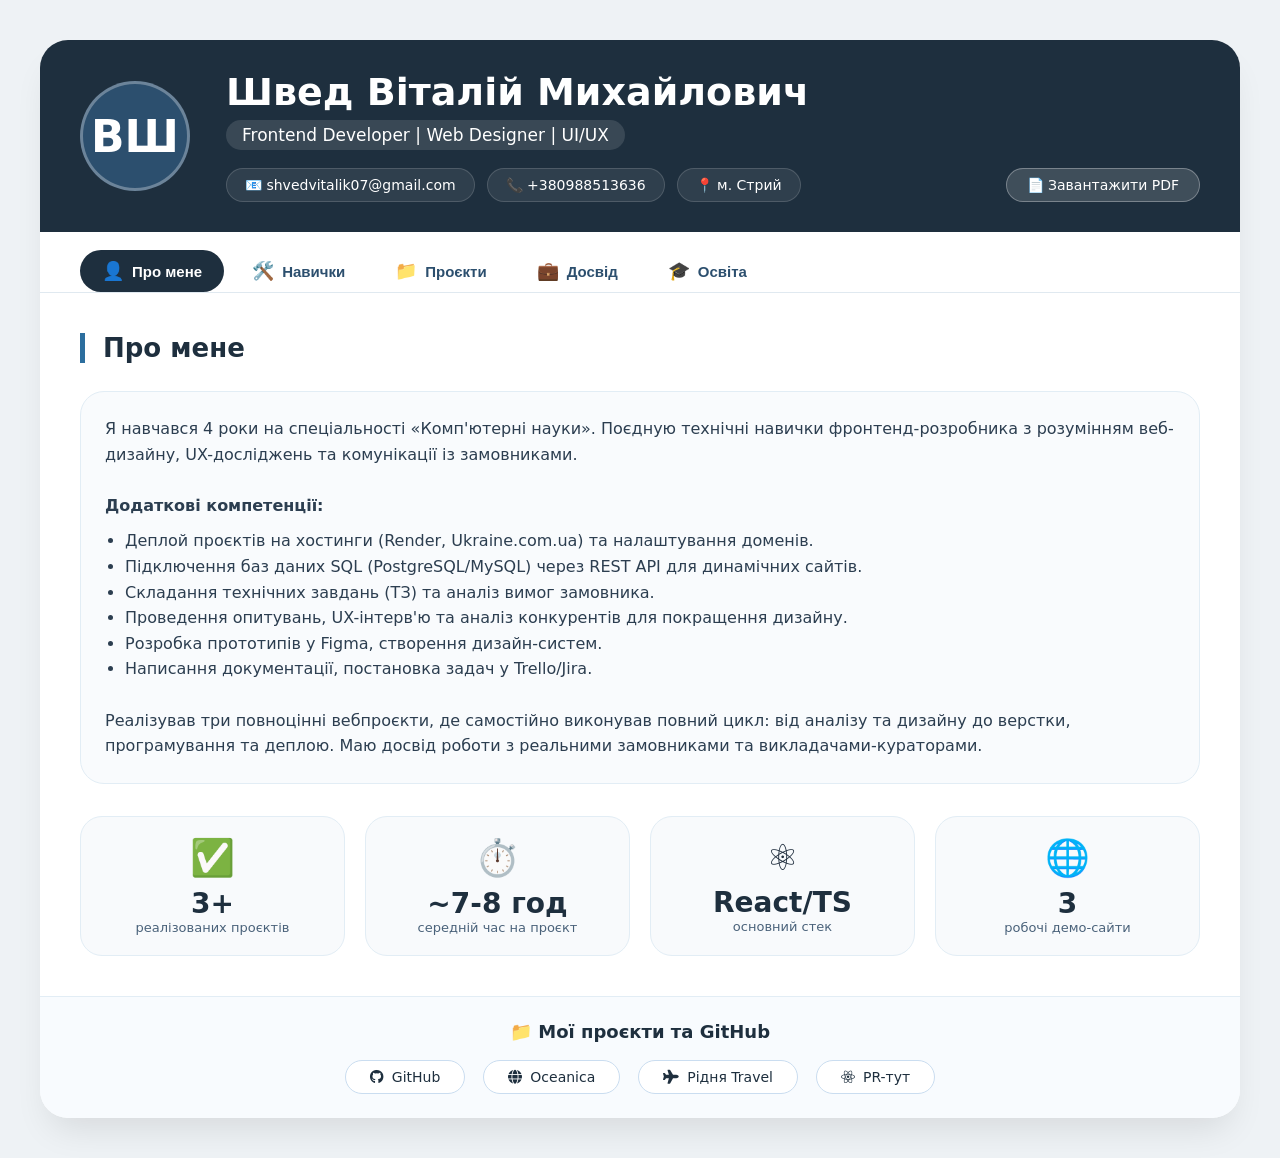
==== index.html @ d6828285 "update 1"" ====
<!DOCTYPE html>
<html lang="uk">
<head>
    <meta charset="UTF-8">
    <meta name="viewport" content="width=device-width, initial-scale=1.0">
    <meta name="description" content="Резюме Frontend-розробника та веб-дизайнера Віталія Шведа. Досвід роботи з React, TypeScript, HTML, CSS, SQL, хостингом, ТЗ, аналізом конкурентів.">
    <title>Віталій Швед | Frontend Developer & Web Designer</title>
    <link rel="stylesheet" href="https://cdnjs.cloudflare.com/ajax/libs/font-awesome/6.0.0-beta3/css/all.min.css">
    <style>
        * {
            margin: 0;
            padding: 0;
            box-sizing: border-box;
        }

        body {
            font-family: 'Segoe UI', 'Roboto', 'Inter', system-ui, sans-serif;
            background: #eef2f5;
            padding: 40px 24px;
            color: #1f2d3d;
        }

        .container {
            max-width: 1200px;
            margin: 0 auto;
        }

        .resume-card {
            background: #ffffff;
            border-radius: 28px;
            box-shadow: 0 20px 35px -10px rgba(0, 0, 0, 0.1);
            overflow: hidden;
        }

        .header {
            background: #1e2f3e;
            padding: 30px 40px;
            color: white;
            display: flex;
            align-items: center;
            gap: 36px;
            flex-wrap: wrap;
        }

        .avatar {
            width: 110px;
            height: 110px;
            background: #2c4f6e;
            border-radius: 50%;
            display: flex;
            align-items: center;
            justify-content: center;
            font-size: 44px;
            font-weight: 600;
            color: white;
            border: 3px solid rgba(255,255,255,0.3);
        }

        .header-info {
            flex: 1;
        }

        .header-info h1 {
            font-size: 38px;
            font-weight: 700;
            margin-bottom: 6px;
        }

        .header-info .title {
            font-size: 17px;
            background: rgba(255,255,255,0.12);
            display: inline-block;
            padding: 5px 16px;
            border-radius: 40px;
            margin-bottom: 18px;
        }

        .contact-row {
            display: flex;
            flex-wrap: wrap;
            align-items: center;
            justify-content: space-between;
            gap: 15px;
        }

        .contacts {
            display: flex;
            flex-wrap: wrap;
            gap: 12px;
        }

        .contact-item {
            display: inline-flex;
            align-items: center;
            gap: 8px;
            background: rgba(255,255,255,0.08);
            padding: 8px 18px;
            border-radius: 40px;
            font-size: 14px;
            cursor: pointer;
            transition: 0.2s;
            border: 1px solid rgba(255,255,255,0.15);
        }

        .contact-item:hover {
            background: #2c4f6e;
            transform: translateY(-2px);
        }

        .contact-item.copied::after {
            content: "✓ Скопійовано";
            margin-left: 10px;
            font-size: 11px;
            background: #2e7d32;
            padding: 2px 8px;
            border-radius: 20px;
            white-space: nowrap;
        }

        .pdf-corner {
            background: rgba(255,255,255,0.15);
            border: 1px solid rgba(255,255,255,0.3);
            padding: 8px 20px;
            border-radius: 40px;
            font-size: 14px;
            font-weight: 500;
            cursor: pointer;
            transition: 0.2s;
            display: inline-flex;
            align-items: center;
            gap: 8px;
            white-space: nowrap;
        }

        .pdf-corner:hover {
            background: #2c6e9e;
            transform: translateY(-2px);
        }

        .nav {
            display: flex;
            flex-wrap: wrap;
            gap: 6px;
            padding: 18px 40px 0 40px;
            background: white;
            border-bottom: 1px solid #e0e9f0;
        }

        .nav-btn {
            background: none;
            border: none;
            padding: 10px 22px;
            font-size: 15px;
            font-weight: 600;
            color: #2c4f6e;
            cursor: pointer;
            border-radius: 40px;
            transition: 0.2s;
            display: inline-flex;
            align-items: center;
            gap: 8px;
        }

        .nav-btn i {
            font-style: normal;
            font-size: 18px;
        }

        .nav-btn.active {
            background: #1e2f3e;
            color: white;
        }

        .nav-btn:hover:not(.active) {
            background: #ecf3f8;
        }

        .content {
            padding: 40px;
            background: white;
        }

        .section {
            display: none;
            animation: fade 0.25s ease;
        }

        .section.active {
            display: block;
        }

        @keyframes fade {
            from { opacity: 0; transform: translateY(6px);}
            to { opacity: 1; transform: translateY(0);}
        }

        .section-title {
            font-size: 26px;
            font-weight: 700;
            color: #1e2f3e;
            border-left: 5px solid #2c6e9e;
            padding-left: 18px;
            margin-bottom: 28px;
        }

        .about-text {
            font-size: 16px;
            line-height: 1.6;
            color: #2c3e50;
            background: #f9fbfd;
            padding: 24px;
            border-radius: 24px;
            margin-bottom: 32px;
            border: 1px solid #e2edf5;
        }

        .stats {
            display: grid;
            grid-template-columns: repeat(auto-fit, minmax(180px, 1fr));
            gap: 20px;
        }

        .stat-card {
            background: #f8fafc;
            border-radius: 22px;
            padding: 20px 12px;
            text-align: center;
            border: 1px solid #e2edf5;
            transition: 0.2s;
        }

        .stat-card:hover {
            transform: translateY(-4px);
            box-shadow: 0 12px 20px -12px rgba(0,0,0,0.1);
        }

        .stat-emoji {
            font-size: 36px;
            margin-bottom: 8px;
        }

        .stat-number {
            font-size: 28px;
            font-weight: 800;
            color: #1e2f3e;
        }

        .stat-label {
            font-size: 13px;
            color: #4a627a;
        }

        .skills-wrapper {
            display: flex;
            flex-direction: column;
            gap: 40px;
        }

        .skill-category h3 {
            font-size: 22px;
            margin-bottom: 20px;
            display: flex;
            align-items: center;
            gap: 10px;
            color: #1e2f3e;
        }

        .skills-grid {
            display: grid;
            grid-template-columns: repeat(auto-fill, minmax(270px, 1fr));
            gap: 20px;
        }

        .skill-item {
            background: #f9fbfd;
            border-radius: 22px;
            padding: 18px;
            border: 1px solid #e2edf5;
        }

        .skill-header {
            display: flex;
            align-items: center;
            gap: 12px;
            margin-bottom: 12px;
            font-weight: 600;
            font-size: 16px;
            color: #1e2f3e;
        }

        .skill-icon {
            font-size: 28px;
            width: 32px;
            text-align: center;
            color: #2c6e9e;
        }

        .progress-bar {
            background: #e2e9f0;
            border-radius: 20px;
            height: 7px;
            overflow: hidden;
        }

        .progress-fill {
            background: #2c6e9e;
            width: 0%;
            height: 100%;
            border-radius: 20px;
            transition: width 0.7s cubic-bezier(0.2, 0.9, 0.4, 1.1);
        }

        .skill-percent {
            text-align: right;
            font-size: 12px;
            color: #2c6e9e;
            margin-top: 5px;
            font-weight: 500;
        }

        .soft-skills-grid {
          display: flex;
         flex-wrap: wrap;
         gap: 12px;
         justify-content: center;
        }

        .soft-skill-tag {
            background: #ecf3f8;
         border-radius: 40px;
         padding: 7px 18px;
         display: inline-flex;
         align-items: center;
         gap: 8px;
         font-size: 14px;
         font-weight: 500;
         color: #1e3a4a;
         border: 1px solid #d0e0ec;
         white-space: nowrap; 
        }

        .projects-grid {
            display: grid;
            grid-template-columns: repeat(auto-fill, minmax(320px, 1fr));
            gap: 26px;
        }

        .project-card {
            background: #ffffff;
            border-radius: 24px;
            border: 1px solid #e2edf5;
            padding: 24px;
            transition: 0.25s;
        }

        .project-card:hover {
            transform: translateY(-5px);
            border-color: #c0d4e4;
            box-shadow: 0 20px 25px -12px rgba(0,0,0,0.08);
        }

        .project-title {
            font-size: 22px;
            font-weight: 700;
            margin-bottom: 8px;
            color: #1e2f3e;
        }

        .project-description {
            color: #2c4a60;
            margin-bottom: 16px;
            line-height: 1.5;
        }

        .project-tech {
            display: flex;
            flex-wrap: wrap;
            gap: 8px;
            margin: 14px 0;
        }

        .tech-tag {
            background: #eef3fc;
            padding: 4px 14px;
            border-radius: 30px;
            font-size: 12px;
            font-weight: 500;
            color: #1e4a6e;
        }

        .project-links {
            display: flex;
            gap: 14px;
            margin-top: 20px;
        }

        .project-link {
            text-decoration: none;
            font-weight: 500;
            font-size: 13px;
            background: #1e2f3e;
            color: white;
            padding: 6px 16px;
            border-radius: 40px;
            display: inline-flex;
            align-items: center;
            gap: 8px;
            transition: 0.2s;
        }

        .project-link:hover {
            background: #2c6e9e;
        }

        .experience-item {
            background: #fafdff;
            border-radius: 22px;
            padding: 20px 24px;
            margin-bottom: 20px;
            border-left: 5px solid #2c6e9e;
        }

        .exp-title {
            font-size: 19px;
            font-weight: 700;
            color: #1e2f3e;
        }

        .exp-period {
            color: #2c6e9e;
            font-weight: 500;
            margin: 6px 0 12px 0;
            font-size: 13px;
        }

        .exp-list {
            list-style: none;
        }

        .exp-list li {
            margin-bottom: 8px;
            display: flex;
            gap: 10px;
            align-items: baseline;
        }

        .exp-list li::before {
            content: "▹";
            color: #2c6e9e;
            font-weight: bold;
        }

        .footer {
            background: #f8fbfe;
            padding: 24px 40px;
            border-top: 1px solid #e2edf5;
            text-align: center;
        }

        .footer-title {
            font-size: 18px;
            font-weight: 600;
            color: #1e2f3e;
            margin-bottom: 18px;
            display: flex;
            align-items: center;
            justify-content: center;
            gap: 10px;
        }

        .footer-links {
            display: flex;
            flex-wrap: wrap;
            justify-content: center;
            gap: 18px;
        }

        .footer-link {
            background: white;
            border: 1px solid #caddf0;
            padding: 8px 24px;
            border-radius: 40px;
            text-decoration: none;
            color: #1e2f3e;
            font-weight: 500;
            display: inline-flex;
            align-items: center;
            gap: 8px;
            transition: 0.2s;
            font-size: 14px;
        }

        .footer-link:hover {
            background: #1e2f3e;
            color: white;
            border-color: #1e2f3e;
        }

        @media print {
            body {
                background: white;
                padding: 0;
            }
            .nav, .footer, .pdf-corner, .contact-item::after {
                display: none;
            }
            .resume-card {
                box-shadow: none;
            }
        }

        @media (max-width: 750px) {
            .header {
                padding: 24px;
                flex-direction: column;
                text-align: center;
            }
            .contact-row {
                flex-direction: column;
                align-items: stretch;
            }
            .contacts {
                justify-content: center;
            }
            .pdf-corner {
                align-self: center;
            }
            .content, .nav {
                padding-left: 24px;
                padding-right: 24px;
            }
        }
    </style>
</head>
<body>
<div class="container">
    <div class="resume-card">
        <!-- Шапка -->
        <div class="header">
            <div class="avatar">ВШ</div>
            <div class="header-info">
                <h1>Швед Віталій Михайлович</h1>
                <div class="title">Frontend Developer | Web Designer | UI/UX</div>
                <div class="contact-row">
                    <div class="contacts">
                        <div class="contact-item" data-copy="shvedvitalik07@gmail.com">📧 shvedvitalik07@gmail.com</div>
                        <div class="contact-item" data-copy="+380988513636">📞 +380988513636</div>
                        <div class="contact-item" data-copy="м. Стрий">📍 м. Стрий</div>
                    </div>
                    <div class="pdf-corner" id="pdfCornerBtn">📄 Завантажити PDF</div>
                </div>
            </div>
        </div>

        <!-- Навігація -->
        <div class="nav">
            <button class="nav-btn active" data-section="about"><i>👤</i> Про мене</button>
            <button class="nav-btn" data-section="skills"><i>🛠️</i> Навички</button>
            <button class="nav-btn" data-section="projects"><i>📁</i> Проєкти</button>
            <button class="nav-btn" data-section="experience"><i>💼</i> Досвід</button>
            <button class="nav-btn" data-section="education"><i>🎓</i> Освіта</button>
        </div>

        <div class="content">
            <!-- Про мене -->
            <div id="about" class="section active">
                <h2 class="section-title">Про мене</h2>
                <div class="about-text">
                    Я навчався 4 роки на спеціальності «Комп'ютерні науки». Поєдную технічні навички фронтенд-розробника з розумінням веб-дизайну, UX-досліджень та комунікації із замовниками. 
                    <br><br>
                    <strong>Додаткові компетенції:</strong>
                    <ul style="margin-left: 20px; margin-top: 10px;">
                        <li>Деплой проєктів на хостинги (Render, Ukraine.com.ua) та налаштування доменів.</li>
                        <li>Підключення баз даних SQL (PostgreSQL/MySQL) через REST API для динамічних сайтів.</li>
                        <li>Складання технічних завдань (ТЗ) та аналіз вимог замовника.</li>
                        <li>Проведення опитувань, UX-інтерв'ю та аналіз конкурентів для покращення дизайну.</li>
                        <li>Розробка прототипів у Figma, створення дизайн-систем.</li>
                        <li>Написання документації, постановка задач у Trello/Jira.</li>
                    </ul>
                    <br>
                    Реалізував три повноцінні вебпроєкти, де самостійно виконував повний цикл: від аналізу та дизайну до верстки, програмування та деплою. Маю досвід роботи з реальними замовниками та викладачами-кураторами.
                </div>
                <div class="stats">
                    <div class="stat-card"><div class="stat-emoji">✅</div><div class="stat-number">3+</div><div class="stat-label">реалізованих проєктів</div></div>
                    <div class="stat-card"><div class="stat-emoji">⏱️</div><div class="stat-number">~7-8 год</div><div class="stat-label">середній час на проєкт</div></div>
                    <div class="stat-card"><div class="stat-emoji">⚛️</div><div class="stat-number">React/TS</div><div class="stat-label">основний стек</div></div>
                    <div class="stat-card"><div class="stat-emoji">🌐</div><div class="stat-number">3</div><div class="stat-label">робочі демо-сайти</div></div>
                </div>
            </div>

            <!-- Навички -->
            <div id="skills" class="section">
                <h2 class="section-title">Навички</h2>
                <div class="skills-wrapper">
                    <div class="skill-category">
                        <h3><span>💻</span> Технічні навички</h3>
                        <div class="skills-grid" id="skillsGrid"></div>
                    </div>
                    <div class="skill-category">
                        <h3><span>🎨</span> Дизайн та аналітика</h3>
                        <div class="skills-grid" id="designSkillsGrid"></div>
                    </div>
                    <div class="skill-category">
                        <h3><span>🧠</span> Особисті якості</h3>
                        <div class="soft-skills-grid" id="softSkillsGrid"></div>
                    </div>
                </div>
            </div>

            <!-- Проєкти -->
            <div id="projects" class="section">
                <h2 class="section-title">Проєкти</h2>
                <div class="projects-grid" id="projectsGrid"></div>
            </div>

            <!-- Досвід -->
            <div id="experience" class="section">
                <h2 class="section-title">Досвід роботи</h2>
                <div id="experienceContainer"></div>

                <!-- Ключові досягнення (оновлений блок) -->
                <div style="margin-top: 40px; background: linear-gradient(135deg, #f0f6fc 0%, #e6f0f8 100%); border-radius: 28px; padding: 32px;">
                    <h3 style="display: flex; align-items: center; gap: 12px; font-size: 24px; margin-bottom: 24px; color: #1e2f3e;">
                        <i class="fas fa-trophy" style="color: #f5b042;"></i> Ключові досягнення
                    </h3>
                    <div style="display: grid; grid-template-columns: repeat(auto-fit, minmax(300px, 1fr)); gap: 24px;">
                        <!-- 1 -->
                        <div style="background: white; border-radius: 20px; padding: 20px; box-shadow: 0 4px 12px rgba(0,0,0,0.05);">
                            <div style="font-size: 32px; margin-bottom: 10px;">🏆</div>
                            <div style="font-weight: 700; font-size: 18px; margin-bottom: 8px;">Повний цикл створення 3 вебсайтів</div>
                            <div style="color: #4a627a; font-size: 14px; line-height: 1.5;">Самостійно пройшов усі етапи: від складання технічного завдання, дизайну в Figma, верстки та програмування до деплою на хостинг та підключення домену. Кожен проєкт - у портфоліо.</div>
                        </div>
                        <!-- 2 -->
                        <div style="background: white; border-radius: 20px; padding: 20px; box-shadow: 0 4px 12px rgba(0,0,0,0.05);">
                            <div style="font-size: 32px; margin-bottom: 10px;">🏆</div>
                            <div style="font-weight: 700; font-size: 18px; margin-bottom: 8px;">Аналіз 5+ сайтів конкурентів у туризмі</div>
                            <div style="color: #4a627a; font-size: 14px; line-height: 1.5;">Провів глибокий UX-аналіз конкурентів, що дозволило виявити слабкі місця та покращити навігацію, конверсію та загальний дизайн фінального продукту.</div>
                        </div>
                        <!-- 3 -->
                        <div style="background: white; border-radius: 20px; padding: 20px; box-shadow: 0 4px 12px rgba(0,0,0,0.05);">
                            <div style="font-size: 32px; margin-bottom: 10px;">🏆</div>
                            <div style="font-weight: 700; font-size: 18px; margin-bottom: 8px;">Розробка ТЗ для дипломного проєкту</div>
                            <div style="color: #4a627a; font-size: 14px; line-height: 1.5;">Створив детальне технічне завдання, погодив його з викладачем і замовником. Це забезпечило чітке розуміння вимог та ефективну роботу без доробок.</div>
                        </div>
                        <!-- 4 -->
                        <div style="background: white; border-radius: 20px; padding: 20px; box-shadow: 0 4px 12px rgba(0,0,0,0.05);">
                            <div style="font-size: 32px; margin-bottom: 10px;">🏆</div>
                            <div style="font-weight: 700; font-size: 18px; margin-bottom: 8px;">Налаштування хостингу та доменів</div>
                            <div style="color: #4a627a; font-size: 14px; line-height: 1.5;">Успішно задеплоїв сайти на Render та Ukraine.com.ua, налаштував SSL-сертифікати, підключив власні домени. Забезпечив безперебійну роботу проєктів у відкритому доступі.</div>
                        </div>
                        <!-- 5 -->
                        <div style="background: white; border-radius: 20px; padding: 20px; box-shadow: 0 4px 12px rgba(0,0,0,0.05);">
                            <div style="font-size: 32px; margin-bottom: 10px;">🏆</div>
                            <div style="font-weight: 700; font-size: 18px; margin-bottom: 8px;">Валідація дизайну через опитування</div>
                            <div style="color: #4a627a; font-size: 14px; line-height: 1.5;">Провів UX-інтерв'ю з 10 респондентами, зібрав фідбек, вніс покращення в інтерфейс до початку розробки. Це зменшило кількість правок на 30%.</div>
                        </div>
                        <!-- 6 (додаткове) -->
                        <div style="background: white; border-radius: 20px; padding: 20px; box-shadow: 0 4px 12px rgba(0,0,0,0.05);">
                            <div style="font-size: 32px; margin-bottom: 10px;">🏆</div>
                            <div style="font-weight: 700; font-size: 18px; margin-bottom: 8px;">Комерційний досвід із реальним замовником</div>
                            <div style="color: #4a627a; font-size: 14px; line-height: 1.5;">Проєкт "PR-тут" виконано на замовлення: від брифінгу, збору вимог, створення прототипу до здачі готового React-застосунку.</div>
                        </div>
                    </div>
                </div>
            </div>

            <!-- Освіта -->
            <div id="education" class="section">
                <h2 class="section-title">Освіта</h2>
                <div style="background:#f6fafd; border-radius: 24px; padding: 28px;">
                    <h3 style="font-size: 24px; margin-bottom: 8px;">ВСП "СФК ЛНУП"</h3>
                    <p style="color:#2c6e9e; font-weight: 500;">2022 -2026</p>
                    <p style="margin: 14px 0">🎓 Спеціальність: 122 «Комп'ютерні науки»</p>
                    <p>📚 Освітній рівень: молодший спеціаліст</p>
                    <p>💻 Дипломний проєкт: сайт «Oceanica»</p>
                    <hr style="margin: 20px 0; border-color: #d0e0ec;">
                </div>
            </div>
        </div>

        <!-- Футер -->
        <div class="footer">
            <div class="footer-title">📁 Мої проєкти та GitHub</div>
            <div class="footer-links">
                <a href="https://github.com/Pomidor4ikYT" target="_blank" class="footer-link"><i class="fab fa-github"></i> GitHub</a>
                <a href="https://github.com/Pomidor4ikYT/oceanica" target="_blank" class="footer-link"><i class="fas fa-globe"></i> Oceanica</a>
                <a href="https://github.com/Pomidor4ikYT/ridnya-travel" target="_blank" class="footer-link"><i class="fas fa-plane"></i> Рідня Travel</a>
                <a href="https://github.com/Pomidor4ikYT/pr-tut-site" target="_blank" class="footer-link"><i class="fab fa-react"></i> PR-тут</a>
            </div>
        </div>
    </div>
</div>

<script>
    const technicalSkills = [
        { name: "HTML", icon: "fab fa-html5", level: 92 },
        { name: "CSS", icon: "fab fa-css3-alt", level: 88 },
        { name: "JavaScript (ES6+)", icon: "fab fa-js", level: 75 },
        { name: "React.js", icon: "fab fa-react", level: 70 },
        { name: "TypeScript", icon: "fas fa-code", level: 65 },
        { name: "Git / GitHub", icon: "fab fa-git-alt", level: 90 },
        { name: "Адаптивна верстка", icon: "fas fa-mobile-alt", level: 85 },
        { name: "SQL (PostgreSQL/MySQL)", icon: "fas fa-database", level: 55 },
        { name: "REST API / Axios", icon: "fas fa-plug", level: 60 },
        { name: "npm / командний рядок", icon: "fab fa-npm", level: 75 }
    ];

    const designSkills = [
        { name: "Figma (UI/UX)", icon: "fab fa-figma", level: 30 },
        { name: "Аналіз конкурентів", icon: "fas fa-chart-line", level: 65 },
        { name: "Складання ТЗ", icon: "fas fa-file-alt", level: 60 },
        { name: "Опитування/інтерв'ю", icon: "fas fa-users", level: 75 },
        { name: "Прототипування", icon: "fas fa-pencil-ruler", level: 70 },
        { name: "Хостинг та домени", icon: "fas fa-server", level: 75 }
    ];

    const softSkillsList = [
        "🚀 Швидке навчання", "💭 Критичне мислення", "💬 Комунікабельність", "⭐ Відповідальність",
        "📋 Самоорганізація", "🤝 Командна робота", "🔍 Увага до деталей", "⏳ Тайм-менеджмент",
        "🧩 Проблемне мислення", "🎯 Цілеспрямованість"
    ];

    const projectsArray = [
        { title: "Oceanica", desc: "Сайт туристичного агентства (дипломний проєкт). Проведено аналіз конкурентів, складено ТЗ, реалізовано повну верстку та деплой на Render.", tech: ["HTML", "CSS", "JavaScript"], time: "10-11 год", github: "https://github.com/Pomidor4ikYT/oceanica", demo: "https://oceanica-0m18.onrender.com" },
        { title: "Рідня Travel", desc: "Сайт туристичного клубу (робоча практика). Інтеграція з Ukraine.com.ua, опрацювання вимог замовника, адаптивний дизайн.", tech: ["HTML", "CSS", "JS"], time: "4-6 год", github: "https://github.com/Pomidor4ikYT/ridnya-travel", demo: "https://www.clubmridnya.org/" },
        { title: "PR-тут", desc: "Комерційний проєкт на React + TypeScript. Розробка ТЗ, підключення до бази даних через API, деплой на Render.", tech: ["React", "TypeScript", "CSS"], time: "8-9 год", github: "https://github.com/Pomidor4ikYT/pr-tut-site", demo: "https://pr-tut-site.onrender.com" }
    ];

    const experienceData = [
        { title: "PR-тут (комерційний проєкт)", period: "React, TypeScript, SQL | 8-9 годин | 2025", details: ["Розробка корпоративного сайту на React з нуля", "Використання TypeScript для типізації", "Підключення до PostgreSQL через REST API", "Деплой на Render, налаштування домену", "Складання технічного завдання для замовника"] },
        { title: "Рідня Travel (робоча практика)", period: "HTML, CSS, JavaScript | 4-6 годин | 2025", details: ["Сайт для туристичного клубу на замовлення коледжу", "Інтеграція з хостингом Ukraine.com.ua", "Проведення опитування серед користувачів", "Аналіз конкурентів у сфері туризму", "Самостійна верстка та адаптив"] },
        { title: "Oceanica (дипломний проєкт)", period: "HTML, CSS, JavaScript | 10-11 годин | 2025-2026", details: ["Повний цикл створення сайту турагентства: ТЗ, дизайн, верстка, деплой", "Адаптивний дизайн, сучасний UI/UX", "Хостинг на Render, налаштування SSL", "Проведення UX-тестування з 5 респондентами"] },
        { title: "Інший досвід (ресторанний бізнес)", period: "2023-2026", details: ["Робота в команді в умовах високого навантаження", "Стресостійкість, комунікація з клієнтами", "Навички вирішення конфліктів та швидкого прийняття рішень"] }
    ];

    function renderTechnicalSkills() {
        const container = document.getElementById("skillsGrid");
        if (container) {
            container.innerHTML = "";
            technicalSkills.forEach(skill => {
                const div = document.createElement("div");
                div.className = "skill-item";
                div.innerHTML = `
                    <div class="skill-header">
                        <i class="${skill.icon} skill-icon"></i>
                        <span>${skill.name}</span>
                    </div>
                    <div class="progress-bar">
                        <div class="progress-fill" data-level="${skill.level}" style="width: 0%;"></div>
                    </div>
                    <div class="skill-percent">${skill.level}%</div>
                `;
                container.appendChild(div);
            });
        }
    }

    function renderDesignSkills() {
        const container = document.getElementById("designSkillsGrid");
        if (container) {
            container.innerHTML = "";
            designSkills.forEach(skill => {
                const div = document.createElement("div");
                div.className = "skill-item";
                div.innerHTML = `
                    <div class="skill-header">
                        <i class="${skill.icon} skill-icon"></i>
                        <span>${skill.name}</span>
                    </div>
                    <div class="progress-bar">
                        <div class="progress-fill" data-level="${skill.level}" style="width: 0%;"></div>
                    </div>
                    <div class="skill-percent">${skill.level}%</div>
                `;
                container.appendChild(div);
            });
        }
    }

    function renderSoftSkills() {
        const container = document.getElementById("softSkillsGrid");
        if (container) {
            container.innerHTML = "";
            softSkillsList.forEach(item => {
                const tag = document.createElement("div");
                tag.className = "soft-skill-tag";
                tag.innerText = item;
                container.appendChild(tag);
            });
        }
    }

    function renderProjects() {
        const container = document.getElementById("projectsGrid");
        if (container) {
            container.innerHTML = "";
            projectsArray.forEach(p => {
                const card = document.createElement("div");
                card.className = "project-card";
                card.innerHTML = `
                    <h3 class="project-title">${p.title}</h3>
                    <p class="project-description">${p.desc}</p>
                    <div class="project-tech">${p.tech.map(t => `<span class="tech-tag">${t}</span>`).join("")}</div>
                    <div style="color:#4a627a; margin:8px 0;">⏱ ${p.time}</div>
                    <div class="project-links">
                        <a href="${p.github}" target="_blank" class="project-link"><i class="fab fa-github"></i> GitHub</a>
                        <a href="${p.demo}" target="_blank" class="project-link"><i class="fas fa-external-link-alt"></i> Демо</a>
                    </div>
                `;
                container.appendChild(card);
            });
        }
    }

    function renderExperience() {
        const container = document.getElementById("experienceContainer");
        if (container) {
            container.innerHTML = "";
            experienceData.forEach(exp => {
                const item = document.createElement("div");
                item.className = "experience-item";
                item.innerHTML = `
                    <div class="exp-title">${exp.title}</div>
                    <div class="exp-period">${exp.period}</div>
                    <ul class="exp-list">
                        ${exp.details.map(d => `<li>${d}</li>`).join("")}
                    </ul>
                `;
                container.appendChild(item);
            });
        }
    }

    function animateSkillsOnView() {
        const skillsSection = document.getElementById("skills");
        if (!skillsSection) return;
        const observer = new IntersectionObserver((entries) => {
            entries.forEach(entry => {
                if (entry.isIntersecting) {
                    const fills = skillsSection.querySelectorAll(".progress-fill");
                    fills.forEach(fill => {
                        const level = fill.getAttribute("data-level");
                        if (level && fill.style.width !== `${level}%`) {
                            setTimeout(() => { fill.style.width = `${level}%`; }, 100);
                        }
                    });
                    observer.unobserve(entry.target);
                }
            });
        }, { threshold: 0.3 });
        observer.observe(skillsSection);
    }

    function setupCopy() {
        document.querySelectorAll(".contact-item").forEach(el => {
            el.addEventListener("click", () => {
                const text = el.getAttribute("data-copy");
                if (text) {
                    navigator.clipboard.writeText(text).then(() => {
                        el.classList.add("copied");
                        setTimeout(() => el.classList.remove("copied"), 2000);
                    }).catch(console.warn);
                }
            });
        });
    }

    function setupNavigation() {
        const btns = document.querySelectorAll(".nav-btn");
        const sections = {
            about: document.getElementById("about"),
            skills: document.getElementById("skills"),
            projects: document.getElementById("projects"),
            experience: document.getElementById("experience"),
            education: document.getElementById("education")
        };

        function activate(sectionId) {
            Object.values(sections).forEach(sec => sec?.classList.remove("active"));
            const target = sections[sectionId];
            if (target) target.classList.add("active");
            btns.forEach(btn => {
                btn.classList.remove("active");
                if (btn.getAttribute("data-section") === sectionId) btn.classList.add("active");
            });
            if (sectionId === "skills") {
                setTimeout(() => {
                    document.querySelectorAll("#skills .progress-fill").forEach(fill => {
                        const level = fill.getAttribute("data-level");
                        if (level && fill.style.width !== `${level}%`) fill.style.width = `${level}%`;
                    });
                }, 150);
            }
        }

        btns.forEach(btn => {
            btn.addEventListener("click", () => {
                const sectionId = btn.getAttribute("data-section");
                if (sectionId && sections[sectionId]) activate(sectionId);
            });
        });
    }

    function setupPdf() {
        const pdfBtn = document.getElementById("pdfCornerBtn");
        if (pdfBtn) pdfBtn.addEventListener("click", () => window.print());
    }

    document.addEventListener("DOMContentLoaded", () => {
        renderTechnicalSkills();
        renderDesignSkills();
        renderSoftSkills();
        renderProjects();
        renderExperience();
        setupCopy();
        setupNavigation();
        setupPdf();
        animateSkillsOnView();
        if (document.getElementById("skills")?.classList.contains("active")) {
            setTimeout(() => {
                document.querySelectorAll("#skills .progress-fill").forEach(fill => {
                    const lvl = fill.getAttribute("data-level");
                    if (lvl) fill.style.width = `${lvl}%`;
                });
            }, 200);
        }
    });
</script>
</body>
</html>
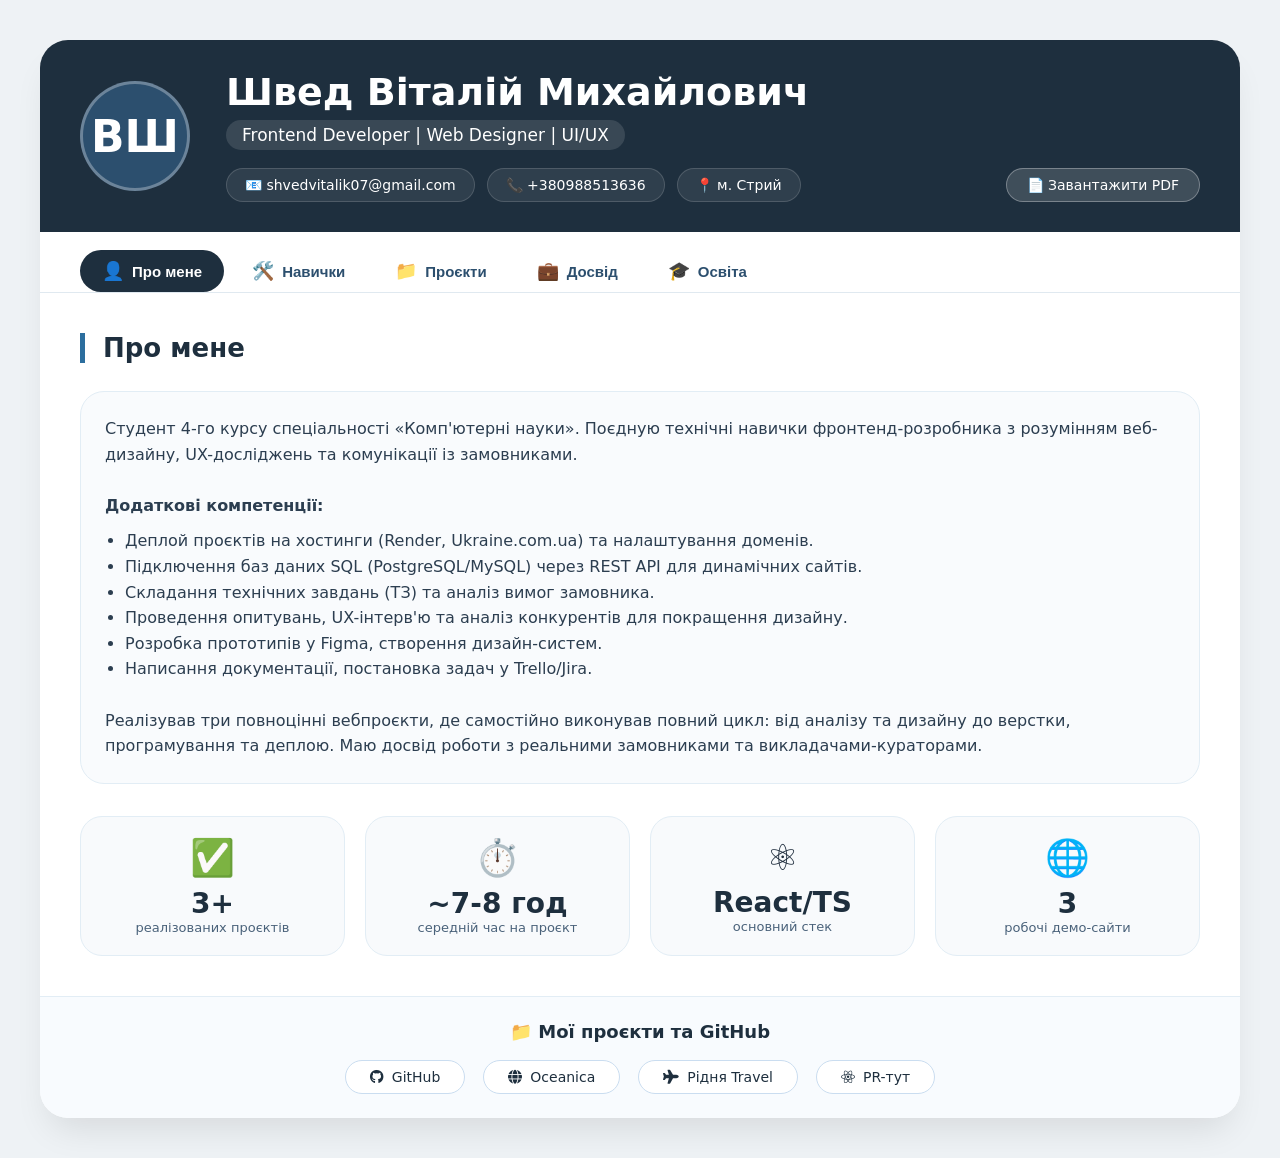
==== commit 889c5e94: "update 3/" ====
--- a/index.html
+++ b/index.html
@@ -319,24 +319,24 @@
         }
 
         .soft-skills-grid {
-          display: flex;
-         flex-wrap: wrap;
-         gap: 12px;
-         justify-content: center;
+            display: flex;
+            flex-wrap: wrap;
+            gap: 12px;
+            justify-content: center;
         }
 
         .soft-skill-tag {
             background: #ecf3f8;
-         border-radius: 40px;
-         padding: 7px 18px;
-         display: inline-flex;
-         align-items: center;
-         gap: 8px;
-         font-size: 14px;
-         font-weight: 500;
-         color: #1e3a4a;
-         border: 1px solid #d0e0ec;
-         white-space: nowrap; 
+            border-radius: 40px;
+            padding: 7px 18px;
+            display: inline-flex;
+            align-items: center;
+            gap: 8px;
+            font-size: 14px;
+            font-weight: 500;
+            color: #1e3a4a;
+            border: 1px solid #d0e0ec;
+            white-space: nowrap; 
         }
 
         .projects-grid {
@@ -566,7 +566,7 @@
             <div id="about" class="section active">
                 <h2 class="section-title">Про мене</h2>
                 <div class="about-text">
-                    Я навчався 4 роки на спеціальності «Комп'ютерні науки». Поєдную технічні навички фронтенд-розробника з розумінням веб-дизайну, UX-досліджень та комунікації із замовниками. 
+                    Студент 4-го курсу спеціальності «Комп'ютерні науки». Поєдную технічні навички фронтенд-розробника з розумінням веб-дизайну, UX-досліджень та комунікації із замовниками. 
                     <br><br>
                     <strong>Додаткові компетенції:</strong>
                     <ul style="margin-left: 20px; margin-top: 10px;">
@@ -669,11 +669,12 @@
                 <h2 class="section-title">Освіта</h2>
                 <div style="background:#f6fafd; border-radius: 24px; padding: 28px;">
                     <h3 style="font-size: 24px; margin-bottom: 8px;">ВСП "СФК ЛНУП"</h3>
-                    <p style="color:#2c6e9e; font-weight: 500;">2022 -2026</p>
+                    <p style="color:#2c6e9e; font-weight: 500;">2022 - 2026</p>
                     <p style="margin: 14px 0">🎓 Спеціальність: 122 «Комп'ютерні науки»</p>
                     <p>📚 Освітній рівень: молодший спеціаліст</p>
                     <p>💻 Дипломний проєкт: сайт «Oceanica»</p>
                     <hr style="margin: 20px 0; border-color: #d0e0ec;">
+                    <p><i class="fas fa-certificate"></i> Додаткові курси: «UI/UX дизайн у Figma» (Udemy), «SQL для початківців» (Prometheus).</p>
                 </div>
             </div>
         </div>
@@ -706,12 +707,12 @@
     ];
 
     const designSkills = [
-        { name: "Figma (UI/UX)", icon: "fab fa-figma", level: 30 },
-        { name: "Аналіз конкурентів", icon: "fas fa-chart-line", level: 65 },
-        { name: "Складання ТЗ", icon: "fas fa-file-alt", level: 60 },
+        { name: "Figma (UI/UX)", icon: "fab fa-figma", level: 70 },
+        { name: "Аналіз конкурентів", icon: "fas fa-chart-line", level: 80 },
+        { name: "Складання ТЗ", icon: "fas fa-file-alt", level: 85 },
         { name: "Опитування/інтерв'ю", icon: "fas fa-users", level: 75 },
         { name: "Прототипування", icon: "fas fa-pencil-ruler", level: 70 },
-        { name: "Хостинг та домени", icon: "fas fa-server", level: 75 }
+        { name: "Хостинг та домени", icon: "fas fa-server", level: 85 }
     ];
 
     const softSkillsList = [
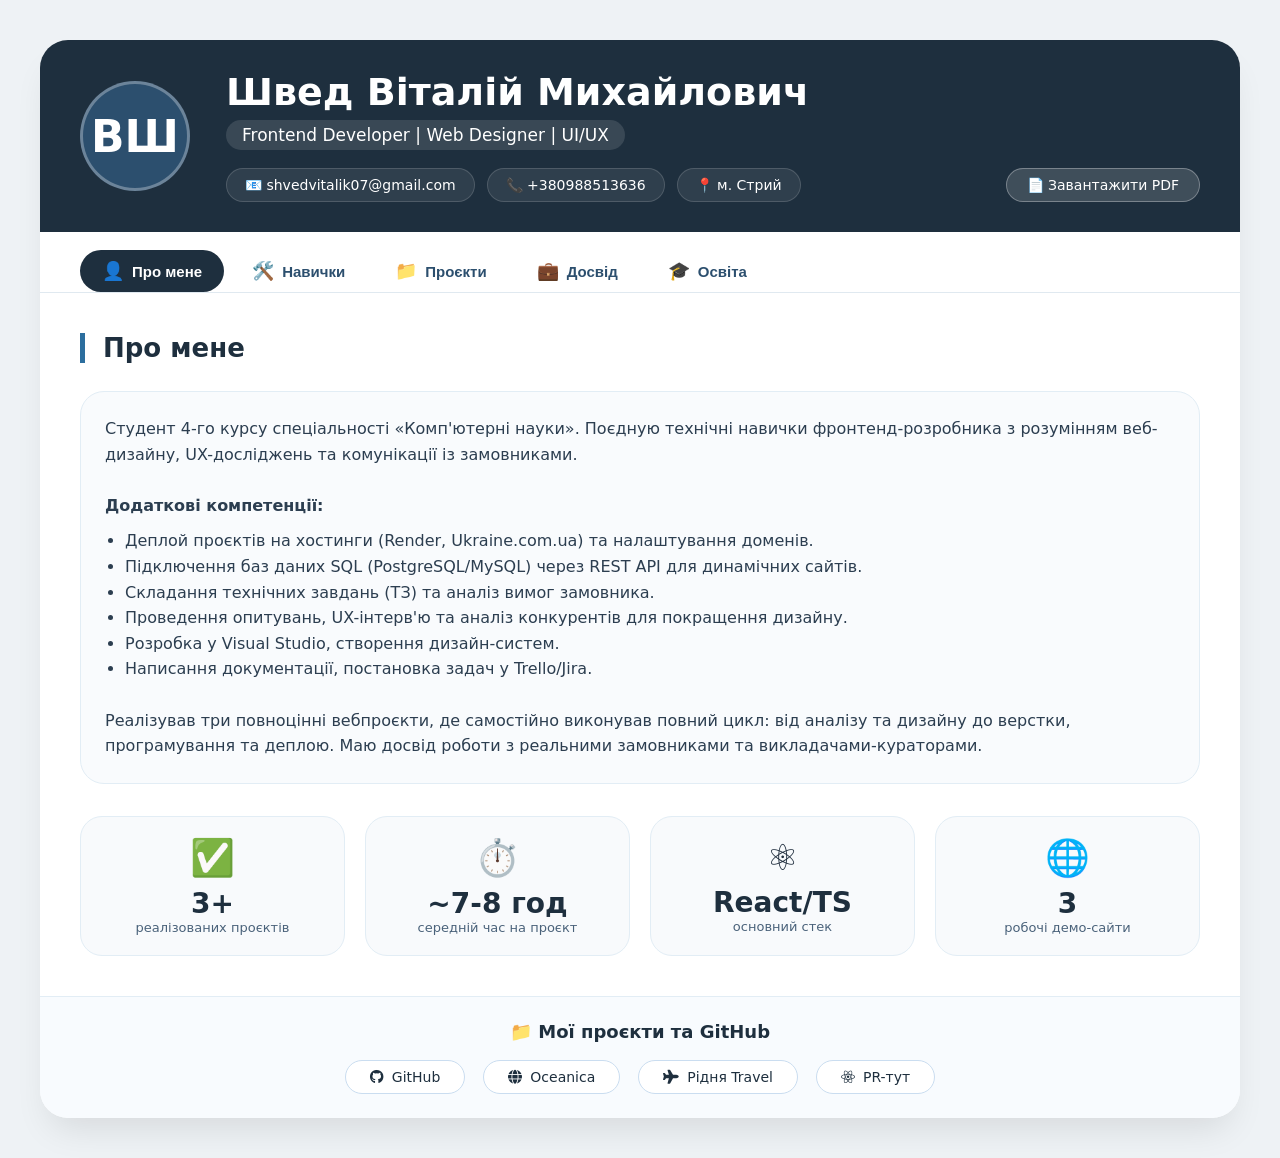
==== commit e84da7d0: "2" ====
--- a/index.html
+++ b/index.html
@@ -574,7 +574,7 @@
                         <li>Підключення баз даних SQL (PostgreSQL/MySQL) через REST API для динамічних сайтів.</li>
                         <li>Складання технічних завдань (ТЗ) та аналіз вимог замовника.</li>
                         <li>Проведення опитувань, UX-інтерв'ю та аналіз конкурентів для покращення дизайну.</li>
-                        <li>Розробка прототипів у Figma, створення дизайн-систем.</li>
+                        <li>Розробка у Visual Studio, створення дизайн-систем.</li>
                         <li>Написання документації, постановка задач у Trello/Jira.</li>
                     </ul>
                     <br>
@@ -628,7 +628,7 @@
                         <div style="background: white; border-radius: 20px; padding: 20px; box-shadow: 0 4px 12px rgba(0,0,0,0.05);">
                             <div style="font-size: 32px; margin-bottom: 10px;">🏆</div>
                             <div style="font-weight: 700; font-size: 18px; margin-bottom: 8px;">Повний цикл створення 3 вебсайтів</div>
-                            <div style="color: #4a627a; font-size: 14px; line-height: 1.5;">Самостійно пройшов усі етапи: від складання технічного завдання, дизайну в Figma, верстки та програмування до деплою на хостинг та підключення домену. Кожен проєкт - у портфоліо.</div>
+                            <div style="color: #4a627a; font-size: 14px; line-height: 1.5;">Самостійно пройшов усі етапи: від складання технічного завдання, створення коду у Visual Studio, верстки та програмування до деплою на хостинг та підключення домену. Кожен проєкт - у портфоліо.</div>
                         </div>
                         <!-- 2 -->
                         <div style="background: white; border-radius: 20px; padding: 20px; box-shadow: 0 4px 12px rgba(0,0,0,0.05);">
@@ -674,7 +674,6 @@
                     <p>📚 Освітній рівень: молодший спеціаліст</p>
                     <p>💻 Дипломний проєкт: сайт «Oceanica»</p>
                     <hr style="margin: 20px 0; border-color: #d0e0ec;">
-                    <p><i class="fas fa-certificate"></i> Додаткові курси: «UI/UX дизайн у Figma» (Udemy), «SQL для початківців» (Prometheus).</p>
                 </div>
             </div>
         </div>
@@ -707,7 +706,7 @@
     ];
 
     const designSkills = [
-        { name: "Figma (UI/UX)", icon: "fab fa-figma", level: 70 },
+        { name: "Figma (UI/UX)", icon: "fab fa-figma", level: 10 },
         { name: "Аналіз конкурентів", icon: "fas fa-chart-line", level: 80 },
         { name: "Складання ТЗ", icon: "fas fa-file-alt", level: 85 },
         { name: "Опитування/інтерв'ю", icon: "fas fa-users", level: 75 },
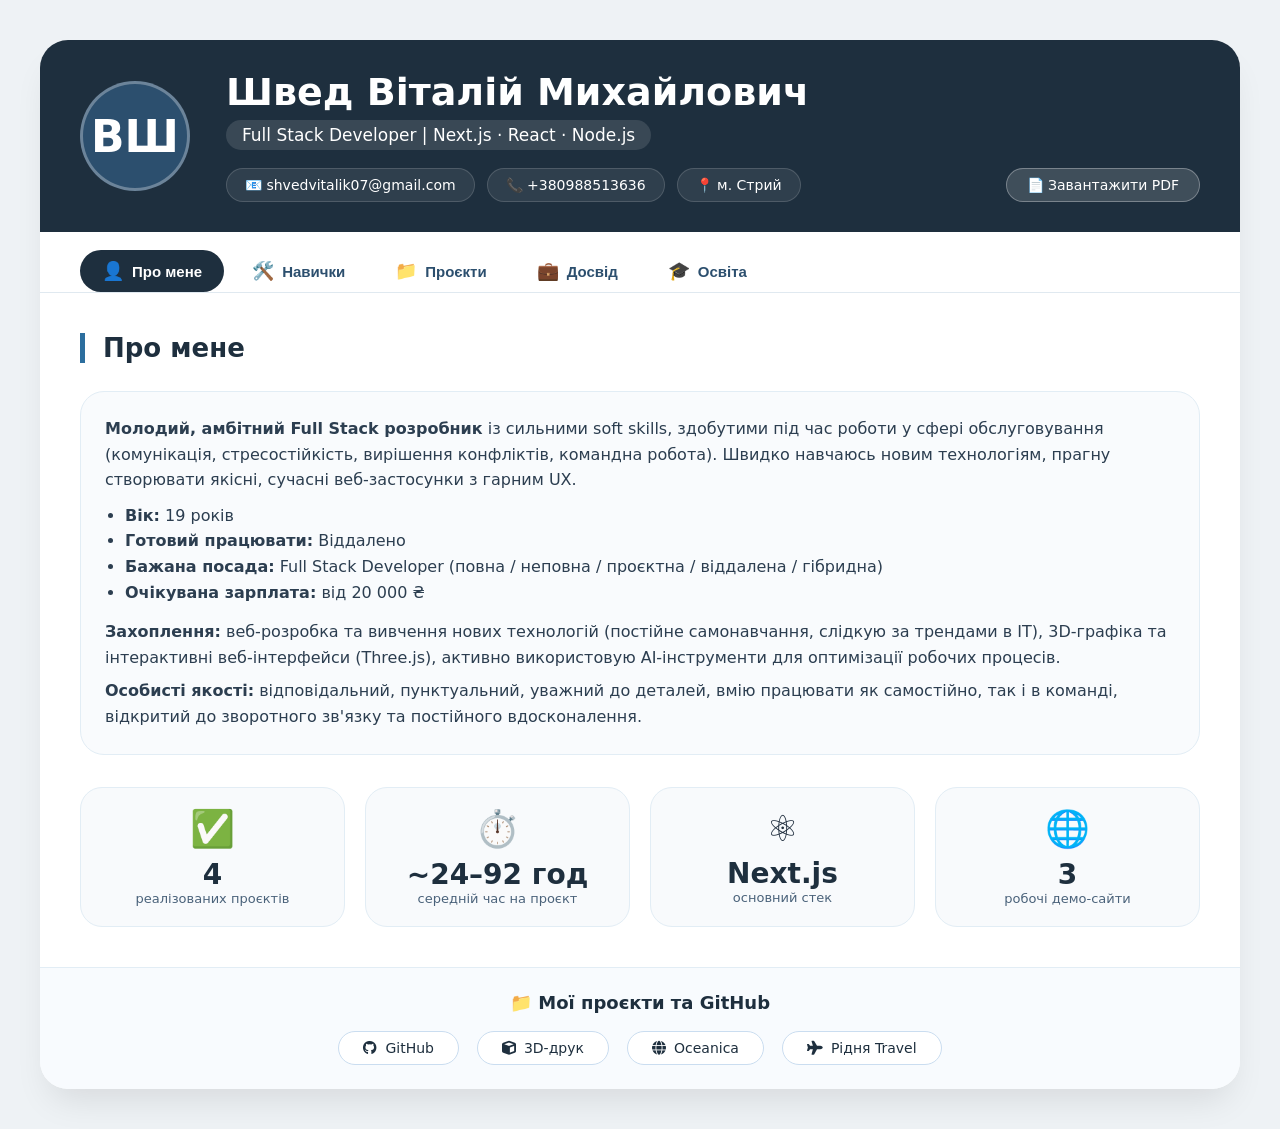
==== commit 1b8d8743: "update info" ====
--- a/index.html
+++ b/index.html
@@ -1,12 +1,13 @@
 <!DOCTYPE html>
 <html lang="uk">
 <head>
-    <meta charset="UTF-8">
-    <meta name="viewport" content="width=device-width, initial-scale=1.0">
-    <meta name="description" content="Резюме Frontend-розробника та веб-дизайнера Віталія Шведа. Досвід роботи з React, TypeScript, HTML, CSS, SQL, хостингом, ТЗ, аналізом конкурентів.">
-    <title>Віталій Швед | Frontend Developer & Web Designer</title>
-    <link rel="stylesheet" href="https://cdnjs.cloudflare.com/ajax/libs/font-awesome/6.0.0-beta3/css/all.min.css">
+    <meta charset="UTF-8" />
+    <meta name="viewport" content="width=device-width, initial-scale=1.0" />
+    <meta name="description" content="Резюме Full Stack розробника Віталія Шведа. Next.js, React, TypeScript, Node.js, Supabase, Three.js, Tailwind CSS." />
+    <title>Віталій Швед | Full Stack Developer</title>
+    <link rel="stylesheet" href="https://cdnjs.cloudflare.com/ajax/libs/font-awesome/6.0.0-beta3/css/all.min.css" />
     <style>
+        /* ---- загальні скидання ---- */
         * {
             margin: 0;
             padding: 0;
@@ -32,6 +33,7 @@
             overflow: hidden;
         }
 
+        /* ---- шапка ---- */
         .header {
             background: #1e2f3e;
             padding: 30px 40px;
@@ -53,7 +55,8 @@
             font-size: 44px;
             font-weight: 600;
             color: white;
-            border: 3px solid rgba(255,255,255,0.3);
+            border: 3px solid rgba(255, 255, 255, 0.3);
+            flex-shrink: 0;
         }
 
         .header-info {
@@ -68,7 +71,7 @@
 
         .header-info .title {
             font-size: 17px;
-            background: rgba(255,255,255,0.12);
+            background: rgba(255, 255, 255, 0.12);
             display: inline-block;
             padding: 5px 16px;
             border-radius: 40px;
@@ -93,13 +96,13 @@
             display: inline-flex;
             align-items: center;
             gap: 8px;
-            background: rgba(255,255,255,0.08);
+            background: rgba(255, 255, 255, 0.08);
             padding: 8px 18px;
             border-radius: 40px;
             font-size: 14px;
             cursor: pointer;
             transition: 0.2s;
-            border: 1px solid rgba(255,255,255,0.15);
+            border: 1px solid rgba(255, 255, 255, 0.15);
         }
 
         .contact-item:hover {
@@ -118,8 +121,8 @@
         }
 
         .pdf-corner {
-            background: rgba(255,255,255,0.15);
-            border: 1px solid rgba(255,255,255,0.3);
+            background: rgba(255, 255, 255, 0.15);
+            border: 1px solid rgba(255, 255, 255, 0.3);
             padding: 8px 20px;
             border-radius: 40px;
             font-size: 14px;
@@ -137,6 +140,7 @@
             transform: translateY(-2px);
         }
 
+        /* ---- навігація ---- */
         .nav {
             display: flex;
             flex-wrap: wrap;
@@ -175,6 +179,7 @@
             background: #ecf3f8;
         }
 
+        /* ---- контент ---- */
         .content {
             padding: 40px;
             background: white;
@@ -190,8 +195,14 @@
         }
 
         @keyframes fade {
-            from { opacity: 0; transform: translateY(6px);}
-            to { opacity: 1; transform: translateY(0);}
+            from {
+                opacity: 0;
+                transform: translateY(6px);
+            }
+            to {
+                opacity: 1;
+                transform: translateY(0);
+            }
         }
 
         .section-title {
@@ -214,6 +225,11 @@
             border: 1px solid #e2edf5;
         }
 
+        .about-text ul {
+            margin-left: 20px;
+            margin-top: 10px;
+        }
+
         .stats {
             display: grid;
             grid-template-columns: repeat(auto-fit, minmax(180px, 1fr));
@@ -231,7 +247,7 @@
 
         .stat-card:hover {
             transform: translateY(-4px);
-            box-shadow: 0 12px 20px -12px rgba(0,0,0,0.1);
+            box-shadow: 0 12px 20px -12px rgba(0, 0, 0, 0.1);
         }
 
         .stat-emoji {
@@ -250,6 +266,7 @@
             color: #4a627a;
         }
 
+        /* ---- навички ---- */
         .skills-wrapper {
             display: flex;
             flex-direction: column;
@@ -336,9 +353,10 @@
             font-weight: 500;
             color: #1e3a4a;
             border: 1px solid #d0e0ec;
-            white-space: nowrap; 
-        }
-
+            white-space: nowrap;
+        }
+
+        /* ---- проєкти ---- */
         .projects-grid {
             display: grid;
             grid-template-columns: repeat(auto-fill, minmax(320px, 1fr));
@@ -356,7 +374,7 @@
         .project-card:hover {
             transform: translateY(-5px);
             border-color: #c0d4e4;
-            box-shadow: 0 20px 25px -12px rgba(0,0,0,0.08);
+            box-shadow: 0 20px 25px -12px rgba(0, 0, 0, 0.08);
         }
 
         .project-title {
@@ -392,6 +410,7 @@
             display: flex;
             gap: 14px;
             margin-top: 20px;
+            flex-wrap: wrap;
         }
 
         .project-link {
@@ -412,6 +431,7 @@
             background: #2c6e9e;
         }
 
+        /* ---- досвід ---- */
         .experience-item {
             background: #fafdff;
             border-radius: 22px;
@@ -450,6 +470,76 @@
             font-weight: bold;
         }
 
+        /* ---- досягнення (блок) ---- */
+        .achievements-block {
+            margin-top: 40px;
+            background: linear-gradient(135deg, #f0f6fc 0%, #e6f0f8 100%);
+            border-radius: 28px;
+            padding: 32px;
+        }
+
+        .achievements-block h3 {
+            display: flex;
+            align-items: center;
+            gap: 12px;
+            font-size: 24px;
+            margin-bottom: 24px;
+            color: #1e2f3e;
+        }
+
+        .achievements-grid {
+            display: grid;
+            grid-template-columns: repeat(auto-fit, minmax(280px, 1fr));
+            gap: 24px;
+        }
+
+        .achievement-card {
+            background: white;
+            border-radius: 20px;
+            padding: 20px;
+            box-shadow: 0 4px 12px rgba(0, 0, 0, 0.05);
+        }
+
+        .achievement-card .icon {
+            font-size: 32px;
+            margin-bottom: 10px;
+        }
+
+        .achievement-card .label {
+            font-weight: 700;
+            font-size: 18px;
+            margin-bottom: 8px;
+        }
+
+        .achievement-card .desc {
+            color: #4a627a;
+            font-size: 14px;
+            line-height: 1.5;
+        }
+
+        /* ---- освіта ---- */
+        .edu-block {
+            background: #f6fafd;
+            border-radius: 24px;
+            padding: 28px;
+        }
+
+        .edu-block h3 {
+            font-size: 24px;
+            margin-bottom: 8px;
+        }
+
+        .edu-block .sub {
+            color: #2c6e9e;
+            font-weight: 500;
+        }
+
+        .edu-block hr {
+            margin: 20px 0;
+            border-color: #d0e0ec;
+        }
+
+        /* ---- футер ---- */
         .footer {
             background: #f8fbfe;
             padding: 24px 40px;
@@ -496,12 +586,16 @@
             border-color: #1e2f3e;
         }
 
+        /* ---- друк ---- */
         @media print {
             body {
                 background: white;
                 padding: 0;
             }
-            .nav, .footer, .pdf-corner, .contact-item::after {
+            .nav,
+            .footer,
+            .pdf-corner,
+            .contact-item::after {
                 display: none;
             }
             .resume-card {
@@ -525,7 +619,8 @@
             .pdf-corner {
                 align-self: center;
             }
-            .content, .nav {
+            .content,
+            .nav {
                 padding-left: 24px;
                 padding-right: 24px;
             }
@@ -533,209 +628,280 @@
     </style>
 </head>
 <body>
-<div class="container">
-    <div class="resume-card">
-        <!-- Шапка -->
-        <div class="header">
-            <div class="avatar">ВШ</div>
-            <div class="header-info">
-                <h1>Швед Віталій Михайлович</h1>
-                <div class="title">Frontend Developer | Web Designer | UI/UX</div>
-                <div class="contact-row">
-                    <div class="contacts">
-                        <div class="contact-item" data-copy="shvedvitalik07@gmail.com">📧 shvedvitalik07@gmail.com</div>
-                        <div class="contact-item" data-copy="+380988513636">📞 +380988513636</div>
-                        <div class="contact-item" data-copy="м. Стрий">📍 м. Стрий</div>
+    <div class="container">
+        <div class="resume-card">
+
+            <!-- ===== ШАПКА ===== -->
+            <div class="header">
+                <div class="avatar">ВШ</div>
+                <div class="header-info">
+                    <h1>Швед Віталій Михайлович</h1>
+                    <div class="title">Full Stack Developer | Next.js · React · Node.js</div>
+                    <div class="contact-row">
+                        <div class="contacts">
+                            <div class="contact-item" data-copy="shvedvitalik07@gmail.com">📧 shvedvitalik07@gmail.com</div>
+                            <div class="contact-item" data-copy="+380988513636">📞 +380988513636</div>
+                            <div class="contact-item" data-copy="м. Стрий">📍 м. Стрий</div>
+                        </div>
+                        <div class="pdf-corner" id="pdfCornerBtn">📄 Завантажити PDF</div>
                     </div>
-                    <div class="pdf-corner" id="pdfCornerBtn">📄 Завантажити PDF</div>
+                </div>
+            </div>
+
+            <!-- ===== НАВІГАЦІЯ ===== -->
+            <div class="nav">
+                <button class="nav-btn active" data-section="about"><i>👤</i> Про мене</button>
+                <button class="nav-btn" data-section="skills"><i>🛠️</i> Навички</button>
+                <button class="nav-btn" data-section="projects"><i>📁</i> Проєкти</button>
+                <button class="nav-btn" data-section="experience"><i>💼</i> Досвід</button>
+                <button class="nav-btn" data-section="education"><i>🎓</i> Освіта</button>
+            </div>
+
+            <div class="content">
+
+                <!-- ===== ПРО МЕНЕ ===== -->
+                <div id="about" class="section active">
+                    <h2 class="section-title">Про мене</h2>
+                    <div class="about-text">
+                        <p>
+                            <strong>Молодий, амбітний Full Stack розробник</strong> із сильними soft skills, здобутими під час роботи у сфері обслуговування (комунікація, стресостійкість, вирішення конфліктів, командна робота). Швидко навчаюсь новим технологіям, прагну створювати якісні, сучасні веб-застосунки з гарним UX.
+                        </p>
+                        <ul>
+                            <li><strong>Вік:</strong> 19 років</li>
+                            <li><strong>Готовий працювати:</strong> Віддалено</li>
+                            <li><strong>Бажана посада:</strong> Full Stack Developer (повна / неповна / проєктна / віддалена / гібридна)</li>
+                            <li><strong>Очікувана зарплата:</strong> від 20 000 ₴</li>
+                        </ul>
+                        <p style="margin-top: 14px;">
+                            <strong>Захоплення:</strong> веб-розробка та вивчення нових технологій (постійне самонавчання, слідкую за трендами в IT), 3D-графіка та інтерактивні веб-інтерфейси (Three.js), активно використовую AI-інструменти для оптимізації робочих процесів.
+                        </p>
+                        <p style="margin-top: 8px;">
+                            <strong>Особисті якості:</strong> відповідальний, пунктуальний, уважний до деталей, вмію працювати як самостійно, так і в команді, відкритий до зворотного зв'язку та постійного вдосконалення.
+                        </p>
+                    </div>
+                    <div class="stats">
+                        <div class="stat-card"><div class="stat-emoji">✅</div><div class="stat-number">4</div><div class="stat-label">реалізованих проєктів</div></div>
+                        <div class="stat-card"><div class="stat-emoji">⏱️</div><div class="stat-number">~24–92 год</div><div class="stat-label">середній час на проєкт</div></div>
+                        <div class="stat-card"><div class="stat-emoji">⚛️</div><div class="stat-number">Next.js</div><div class="stat-label">основний стек</div></div>
+                        <div class="stat-card"><div class="stat-emoji">🌐</div><div class="stat-number">3</div><div class="stat-label">робочі демо-сайти</div></div>
+                    </div>
+                </div>
+
+                <!-- ===== НАВИЧКИ ===== -->
+                <div id="skills" class="section">
+                    <h2 class="section-title">Навички</h2>
+                    <div class="skills-wrapper">
+                        <div class="skill-category">
+                            <h3><span>💻</span> Технічні навички</h3>
+                            <div class="skills-grid" id="skillsGrid"></div>
+                        </div>
+                        <div class="skill-category">
+                            <h3><span>🎨</span> Дизайн та аналітика</h3>
+                            <div class="skills-grid" id="designSkillsGrid"></div>
+                        </div>
+                        <div class="skill-category">
+                            <h3><span>🧠</span> Особисті якості</h3>
+                            <div class="soft-skills-grid" id="softSkillsGrid"></div>
+                        </div>
+                    </div>
+                </div>
+
+                <!-- ===== ПРОЄКТИ ===== -->
+                <div id="projects" class="section">
+                    <h2 class="section-title">Проєкти</h2>
+                    <div class="projects-grid" id="projectsGrid"></div>
+                </div>
+
+                <!-- ===== ДОСВІД ===== -->
+                <div id="experience" class="section">
+                    <h2 class="section-title">Досвід роботи</h2>
+                    <div id="experienceContainer"></div>
+
+                    <!-- Ключові досягнення -->
+                    <div class="achievements-block">
+                        <h3><i class="fas fa-trophy" style="color:#f5b042;"></i> Ключові досягнення</h3>
+                        <div class="achievements-grid">
+                            <div class="achievement-card">
+                                <div class="icon">🏆</div>
+                                <div class="label">Full‑Stack застосунок для 3D‑друку</div>
+                                <div class="desc">Розробив повноцінний веб-застосунок з адмін-панеллю, 3D-переглядом, AI-консультантом та хмарним зберіганням. Next.js 16, TypeScript, Supabase, Three.js.</div>
+                            </div>
+                            <div class="achievement-card">
+                                <div class="icon">🏆</div>
+                                <div class="label">Інтеграція з PostgreSQL через Supabase</div>
+                                <div class="desc">Спроектував та інтегрував реляційну базу даних для зберігання замовлень, користувачів, послуг та матеріалів.</div>
+                            </div>
+                            <div class="achievement-card">
+                                <div class="icon">🏆</div>
+                                <div class="label">Оптимізація продуктивності та SEO</div>
+                                <div class="desc">Провів масштабний рефакторинг коду, забезпечив адаптивний дизайн та покращив швидкодію сайтів.</div>
+                            </div>
+                            <div class="achievement-card">
+                                <div class="icon">🏆</div>
+                                <div class="label">Деплой на Render / Vercel</div>
+                                <div class="desc">Налаштував хостинг, SSL-сертифікати та власні домени для всіх проєктів.</div>
+                            </div>
+                            <div class="achievement-card">
+                                <div class="icon">🏆</div>
+                                <div class="label">Аналіз конкурентів + UX-дослідження</div>
+                                <div class="desc">Провів опитування та аналіз ринку для туристичних проєктів, що покращило навігацію та конверсію.</div>
+                            </div>
+                            <div class="achievement-card">
+                                <div class="icon">🏆</div>
+                                <div class="label">Досвід роботи з реальним замовником</div>
+                                <div class="desc">Комерційний проєкт «3D-друк» — від брифінгу до здачі готового застосунку.</div>
+                            </div>
+                        </div>
+                    </div>
+                </div>
+
+                <!-- ===== ОСВІТА ===== -->
+                <div id="education" class="section">
+                    <h2 class="section-title">Освіта</h2>
+                    <div class="edu-block">
+                        <h3>ВСП «СФК ЛНУП»</h3>
+                        <p class="sub">2022 – 2026</p>
+                        <p style="margin: 14px 0;">🎓 Спеціальність: 122 «Комп'ютерні науки»</p>
+                        <p>📚 Освітній рівень: молодший спеціаліст</p>
+                        <p>💻 Дипломний проєкт: сайт «Oceanica»</p>
+                        <hr />
+                        <p><strong>Додатково:</strong> Дія. Цифрова освіта, постійне самонавчання (курси, документація, open-source).</p>
+                        <p style="margin-top:8px;"><strong>Мови:</strong> українська (рідна), англійська (базовий).</p>
+                    </div>
+                </div>
+            </div>
+
+            <!-- ===== ФУТЕР ===== -->
+            <div class="footer">
+                <div class="footer-title">📁 Мої проєкти та GitHub</div>
+                <div class="footer-links">
+                    <a href="https://github.com/Pomidor4ikYT" target="_blank" class="footer-link"><i class="fab fa-github"></i> GitHub</a>
+                    <a href="https://threed-druk.onrender.com/" target="_blank" class="footer-link"><i class="fas fa-cube"></i> 3D-друк</a>
+                    <a href="https://oceanica-0m18.onrender.com/" target="_blank" class="footer-link"><i class="fas fa-globe"></i> Oceanica</a>
+                    <a href="https://www.clubmridnya.org/index.html" target="_blank" class="footer-link"><i class="fas fa-plane"></i> Рідня Travel</a>
                 </div>
             </div>
         </div>
-
-        <!-- Навігація -->
-        <div class="nav">
-            <button class="nav-btn active" data-section="about"><i>👤</i> Про мене</button>
-            <button class="nav-btn" data-section="skills"><i>🛠️</i> Навички</button>
-            <button class="nav-btn" data-section="projects"><i>📁</i> Проєкти</button>
-            <button class="nav-btn" data-section="experience"><i>💼</i> Досвід</button>
-            <button class="nav-btn" data-section="education"><i>🎓</i> Освіта</button>
-        </div>
-
-        <div class="content">
-            <!-- Про мене -->
-            <div id="about" class="section active">
-                <h2 class="section-title">Про мене</h2>
-                <div class="about-text">
-                    Студент 4-го курсу спеціальності «Комп'ютерні науки». Поєдную технічні навички фронтенд-розробника з розумінням веб-дизайну, UX-досліджень та комунікації із замовниками. 
-                    <br><br>
-                    <strong>Додаткові компетенції:</strong>
-                    <ul style="margin-left: 20px; margin-top: 10px;">
-                        <li>Деплой проєктів на хостинги (Render, Ukraine.com.ua) та налаштування доменів.</li>
-                        <li>Підключення баз даних SQL (PostgreSQL/MySQL) через REST API для динамічних сайтів.</li>
-                        <li>Складання технічних завдань (ТЗ) та аналіз вимог замовника.</li>
-                        <li>Проведення опитувань, UX-інтерв'ю та аналіз конкурентів для покращення дизайну.</li>
-                        <li>Розробка у Visual Studio, створення дизайн-систем.</li>
-                        <li>Написання документації, постановка задач у Trello/Jira.</li>
-                    </ul>
-                    <br>
-                    Реалізував три повноцінні вебпроєкти, де самостійно виконував повний цикл: від аналізу та дизайну до верстки, програмування та деплою. Маю досвід роботи з реальними замовниками та викладачами-кураторами.
-                </div>
-                <div class="stats">
-                    <div class="stat-card"><div class="stat-emoji">✅</div><div class="stat-number">3+</div><div class="stat-label">реалізованих проєктів</div></div>
-                    <div class="stat-card"><div class="stat-emoji">⏱️</div><div class="stat-number">~7-8 год</div><div class="stat-label">середній час на проєкт</div></div>
-                    <div class="stat-card"><div class="stat-emoji">⚛️</div><div class="stat-number">React/TS</div><div class="stat-label">основний стек</div></div>
-                    <div class="stat-card"><div class="stat-emoji">🌐</div><div class="stat-number">3</div><div class="stat-label">робочі демо-сайти</div></div>
-                </div>
-            </div>
-
-            <!-- Навички -->
-            <div id="skills" class="section">
-                <h2 class="section-title">Навички</h2>
-                <div class="skills-wrapper">
-                    <div class="skill-category">
-                        <h3><span>💻</span> Технічні навички</h3>
-                        <div class="skills-grid" id="skillsGrid"></div>
-                    </div>
-                    <div class="skill-category">
-                        <h3><span>🎨</span> Дизайн та аналітика</h3>
-                        <div class="skills-grid" id="designSkillsGrid"></div>
-                    </div>
-                    <div class="skill-category">
-                        <h3><span>🧠</span> Особисті якості</h3>
-                        <div class="soft-skills-grid" id="softSkillsGrid"></div>
-                    </div>
-                </div>
-            </div>
-
-            <!-- Проєкти -->
-            <div id="projects" class="section">
-                <h2 class="section-title">Проєкти</h2>
-                <div class="projects-grid" id="projectsGrid"></div>
-            </div>
-
-            <!-- Досвід -->
-            <div id="experience" class="section">
-                <h2 class="section-title">Досвід роботи</h2>
-                <div id="experienceContainer"></div>
-
-                <!-- Ключові досягнення (оновлений блок) -->
-                <div style="margin-top: 40px; background: linear-gradient(135deg, #f0f6fc 0%, #e6f0f8 100%); border-radius: 28px; padding: 32px;">
-                    <h3 style="display: flex; align-items: center; gap: 12px; font-size: 24px; margin-bottom: 24px; color: #1e2f3e;">
-                        <i class="fas fa-trophy" style="color: #f5b042;"></i> Ключові досягнення
-                    </h3>
-                    <div style="display: grid; grid-template-columns: repeat(auto-fit, minmax(300px, 1fr)); gap: 24px;">
-                        <!-- 1 -->
-                        <div style="background: white; border-radius: 20px; padding: 20px; box-shadow: 0 4px 12px rgba(0,0,0,0.05);">
-                            <div style="font-size: 32px; margin-bottom: 10px;">🏆</div>
-                            <div style="font-weight: 700; font-size: 18px; margin-bottom: 8px;">Повний цикл створення 3 вебсайтів</div>
-                            <div style="color: #4a627a; font-size: 14px; line-height: 1.5;">Самостійно пройшов усі етапи: від складання технічного завдання, створення коду у Visual Studio, верстки та програмування до деплою на хостинг та підключення домену. Кожен проєкт - у портфоліо.</div>
-                        </div>
-                        <!-- 2 -->
-                        <div style="background: white; border-radius: 20px; padding: 20px; box-shadow: 0 4px 12px rgba(0,0,0,0.05);">
-                            <div style="font-size: 32px; margin-bottom: 10px;">🏆</div>
-                            <div style="font-weight: 700; font-size: 18px; margin-bottom: 8px;">Аналіз 5+ сайтів конкурентів у туризмі</div>
-                            <div style="color: #4a627a; font-size: 14px; line-height: 1.5;">Провів глибокий UX-аналіз конкурентів, що дозволило виявити слабкі місця та покращити навігацію, конверсію та загальний дизайн фінального продукту.</div>
-                        </div>
-                        <!-- 3 -->
-                        <div style="background: white; border-radius: 20px; padding: 20px; box-shadow: 0 4px 12px rgba(0,0,0,0.05);">
-                            <div style="font-size: 32px; margin-bottom: 10px;">🏆</div>
-                            <div style="font-weight: 700; font-size: 18px; margin-bottom: 8px;">Розробка ТЗ для дипломного проєкту</div>
-                            <div style="color: #4a627a; font-size: 14px; line-height: 1.5;">Створив детальне технічне завдання, погодив його з викладачем і замовником. Це забезпечило чітке розуміння вимог та ефективну роботу без доробок.</div>
-                        </div>
-                        <!-- 4 -->
-                        <div style="background: white; border-radius: 20px; padding: 20px; box-shadow: 0 4px 12px rgba(0,0,0,0.05);">
-                            <div style="font-size: 32px; margin-bottom: 10px;">🏆</div>
-                            <div style="font-weight: 700; font-size: 18px; margin-bottom: 8px;">Налаштування хостингу та доменів</div>
-                            <div style="color: #4a627a; font-size: 14px; line-height: 1.5;">Успішно задеплоїв сайти на Render та Ukraine.com.ua, налаштував SSL-сертифікати, підключив власні домени. Забезпечив безперебійну роботу проєктів у відкритому доступі.</div>
-                        </div>
-                        <!-- 5 -->
-                        <div style="background: white; border-radius: 20px; padding: 20px; box-shadow: 0 4px 12px rgba(0,0,0,0.05);">
-                            <div style="font-size: 32px; margin-bottom: 10px;">🏆</div>
-                            <div style="font-weight: 700; font-size: 18px; margin-bottom: 8px;">Валідація дизайну через опитування</div>
-                            <div style="color: #4a627a; font-size: 14px; line-height: 1.5;">Провів UX-інтерв'ю з 10 респондентами, зібрав фідбек, вніс покращення в інтерфейс до початку розробки. Це зменшило кількість правок на 30%.</div>
-                        </div>
-                        <!-- 6 (додаткове) -->
-                        <div style="background: white; border-radius: 20px; padding: 20px; box-shadow: 0 4px 12px rgba(0,0,0,0.05);">
-                            <div style="font-size: 32px; margin-bottom: 10px;">🏆</div>
-                            <div style="font-weight: 700; font-size: 18px; margin-bottom: 8px;">Комерційний досвід із реальним замовником</div>
-                            <div style="color: #4a627a; font-size: 14px; line-height: 1.5;">Проєкт "PR-тут" виконано на замовлення: від брифінгу, збору вимог, створення прототипу до здачі готового React-застосунку.</div>
-                        </div>
-                    </div>
-                </div>
-            </div>
-
-            <!-- Освіта -->
-            <div id="education" class="section">
-                <h2 class="section-title">Освіта</h2>
-                <div style="background:#f6fafd; border-radius: 24px; padding: 28px;">
-                    <h3 style="font-size: 24px; margin-bottom: 8px;">ВСП "СФК ЛНУП"</h3>
-                    <p style="color:#2c6e9e; font-weight: 500;">2022 - 2026</p>
-                    <p style="margin: 14px 0">🎓 Спеціальність: 122 «Комп'ютерні науки»</p>
-                    <p>📚 Освітній рівень: молодший спеціаліст</p>
-                    <p>💻 Дипломний проєкт: сайт «Oceanica»</p>
-                    <hr style="margin: 20px 0; border-color: #d0e0ec;">
-                </div>
-            </div>
-        </div>
-
-        <!-- Футер -->
-        <div class="footer">
-            <div class="footer-title">📁 Мої проєкти та GitHub</div>
-            <div class="footer-links">
-                <a href="https://github.com/Pomidor4ikYT" target="_blank" class="footer-link"><i class="fab fa-github"></i> GitHub</a>
-                <a href="https://github.com/Pomidor4ikYT/oceanica" target="_blank" class="footer-link"><i class="fas fa-globe"></i> Oceanica</a>
-                <a href="https://github.com/Pomidor4ikYT/ridnya-travel" target="_blank" class="footer-link"><i class="fas fa-plane"></i> Рідня Travel</a>
-                <a href="https://github.com/Pomidor4ikYT/pr-tut-site" target="_blank" class="footer-link"><i class="fab fa-react"></i> PR-тут</a>
-            </div>
-        </div>
     </div>
-</div>
-
-<script>
-    const technicalSkills = [
-        { name: "HTML", icon: "fab fa-html5", level: 92 },
-        { name: "CSS", icon: "fab fa-css3-alt", level: 88 },
-        { name: "JavaScript (ES6+)", icon: "fab fa-js", level: 75 },
-        { name: "React.js", icon: "fab fa-react", level: 70 },
-        { name: "TypeScript", icon: "fas fa-code", level: 65 },
-        { name: "Git / GitHub", icon: "fab fa-git-alt", level: 90 },
-        { name: "Адаптивна верстка", icon: "fas fa-mobile-alt", level: 85 },
-        { name: "SQL (PostgreSQL/MySQL)", icon: "fas fa-database", level: 55 },
-        { name: "REST API / Axios", icon: "fas fa-plug", level: 60 },
-        { name: "npm / командний рядок", icon: "fab fa-npm", level: 75 }
-    ];
-
-    const designSkills = [
-        { name: "Figma (UI/UX)", icon: "fab fa-figma", level: 10 },
-        { name: "Аналіз конкурентів", icon: "fas fa-chart-line", level: 80 },
-        { name: "Складання ТЗ", icon: "fas fa-file-alt", level: 85 },
-        { name: "Опитування/інтерв'ю", icon: "fas fa-users", level: 75 },
-        { name: "Прототипування", icon: "fas fa-pencil-ruler", level: 70 },
-        { name: "Хостинг та домени", icon: "fas fa-server", level: 85 }
-    ];
-
-    const softSkillsList = [
-        "🚀 Швидке навчання", "💭 Критичне мислення", "💬 Комунікабельність", "⭐ Відповідальність",
-        "📋 Самоорганізація", "🤝 Командна робота", "🔍 Увага до деталей", "⏳ Тайм-менеджмент",
-        "🧩 Проблемне мислення", "🎯 Цілеспрямованість"
-    ];
-
-    const projectsArray = [
-        { title: "Oceanica", desc: "Сайт туристичного агентства (дипломний проєкт). Проведено аналіз конкурентів, складено ТЗ, реалізовано повну верстку та деплой на Render.", tech: ["HTML", "CSS", "JavaScript"], time: "10-11 год", github: "https://github.com/Pomidor4ikYT/oceanica", demo: "https://oceanica-0m18.onrender.com" },
-        { title: "Рідня Travel", desc: "Сайт туристичного клубу (робоча практика). Інтеграція з Ukraine.com.ua, опрацювання вимог замовника, адаптивний дизайн.", tech: ["HTML", "CSS", "JS"], time: "4-6 год", github: "https://github.com/Pomidor4ikYT/ridnya-travel", demo: "https://www.clubmridnya.org/" },
-        { title: "PR-тут", desc: "Комерційний проєкт на React + TypeScript. Розробка ТЗ, підключення до бази даних через API, деплой на Render.", tech: ["React", "TypeScript", "CSS"], time: "8-9 год", github: "https://github.com/Pomidor4ikYT/pr-tut-site", demo: "https://pr-tut-site.onrender.com" }
-    ];
-
-    const experienceData = [
-        { title: "PR-тут (комерційний проєкт)", period: "React, TypeScript, SQL | 8-9 годин | 2025", details: ["Розробка корпоративного сайту на React з нуля", "Використання TypeScript для типізації", "Підключення до PostgreSQL через REST API", "Деплой на Render, налаштування домену", "Складання технічного завдання для замовника"] },
-        { title: "Рідня Travel (робоча практика)", period: "HTML, CSS, JavaScript | 4-6 годин | 2025", details: ["Сайт для туристичного клубу на замовлення коледжу", "Інтеграція з хостингом Ukraine.com.ua", "Проведення опитування серед користувачів", "Аналіз конкурентів у сфері туризму", "Самостійна верстка та адаптив"] },
-        { title: "Oceanica (дипломний проєкт)", period: "HTML, CSS, JavaScript | 10-11 годин | 2025-2026", details: ["Повний цикл створення сайту турагентства: ТЗ, дизайн, верстка, деплой", "Адаптивний дизайн, сучасний UI/UX", "Хостинг на Render, налаштування SSL", "Проведення UX-тестування з 5 респондентами"] },
-        { title: "Інший досвід (ресторанний бізнес)", period: "2023-2026", details: ["Робота в команді в умовах високого навантаження", "Стресостійкість, комунікація з клієнтами", "Навички вирішення конфліктів та швидкого прийняття рішень"] }
-    ];
-
-    function renderTechnicalSkills() {
-        const container = document.getElementById("skillsGrid");
-        if (container) {
+
+    <script>
+        // ===== ДАНІ =====
+
+        // Технічні навички (оновлені)
+        const technicalSkills = [
+            { name: "HTML", icon: "fab fa-html5", level: 92 },
+            { name: "CSS", icon: "fab fa-css3-alt", level: 88 },
+            { name: "JavaScript (ES6+)", icon: "fab fa-js", level: 75 },
+            { name: "React.js", icon: "fab fa-react", level: 90 },
+            { name: "Next.js", icon: "fab fa-react", level: 85 }, // іконка react підходить
+            { name: "TypeScript", icon: "fas fa-code", level: 90 },
+            { name: "Tailwind CSS", icon: "fab fa-css3-alt", level: 80 },
+            { name: "Supabase / PostgreSQL", icon: "fas fa-database", level: 75 },
+            { name: "Node.js / Express", icon: "fab fa-node-js", level: 75 },
+            { name: "SEO-оптимізація", icon: "fas fa-search", level: 70 },
+            { name: "Git / GitHub", icon: "fab fa-git-alt", level: 90 },
+            { name: "GitHub Actions / CI/CD", icon: "fas fa-sync-alt", level: 50 },
+            { name: "Pixel Perfect", icon: "fas fa-ruler", level: 80 },
+            { name: "Three.js", icon: "fas fa-cube", level: 70 },
+            { name: "Адаптивна верстка", icon: "fas fa-mobile-alt", level: 85 },
+            { name: "SQL (PostgreSQL/MySQL)", icon: "fas fa-database", level: 55 },
+            { name: "REST API / Axios", icon: "fas fa-plug", level: 60 },
+            { name: "npm / командний рядок", icon: "fab fa-npm", level: 75 }
+        ];
+
+        // Дизайн та аналітика
+        const designSkills = [
+            { name: "Figma (UI/UX)", icon: "fab fa-figma", level: 10 },
+            { name: "Аналіз конкурентів", icon: "fas fa-chart-line", level: 80 },
+            { name: "Складання ТЗ", icon: "fas fa-file-alt", level: 85 },
+            { name: "Опитування/інтерв'ю", icon: "fas fa-users", level: 75 },
+            { name: "Прототипування", icon: "fas fa-pencil-ruler", level: 70 },
+            { name: "Хостинг та домени (Render, Vercel)", icon: "fas fa-server", level: 85 }
+        ];
+
+        // Особисті якості
+        const softSkillsList = [
+            "🚀 Швидке навчання", "💭 Критичне мислення", "💬 Комунікабельність", "⭐ Відповідальність",
+            "📋 Самоорганізація", "🤝 Командна робота", "🔍 Увага до деталей", "⏳ Тайм-менеджмент",
+            "🧩 Проблемне мислення", "🎯 Цілеспрямованість", "💪 Стресостійкість", "🧠 Емпатія"
+        ];
+
+        // Проєкти (оновлені)
+        const projectsArray = [{
+            title: "3D-друк",
+            desc: "Комерційний Full-Stack застосунок для 3D-друку. Адмін-панель, 3D-перегляд моделей, AI-консультант, хмарне зберігання, система замовлень.",
+            tech: ["Next.js 16", "TypeScript", "Supabase", "Three.js", "Tailwind CSS"],
+            time: "~8-10 год",
+            github: "https://github.com/Pomidor4ikYT/3D-druk",
+            demo: "https://threed-druk.onrender.com/"
+        }, {
+            title: "Oceanica",
+            desc: "Дипломний проєкт — туристична агенція. Система бронювання турів, каталог напрямків, серверна частина (Node.js/Express), REST API.",
+            tech: ["JavaScript", "HTML", "CSS", "Node.js", "Express", "REST API"],
+            time: "~10-11 год",
+            github: "https://github.com/Pomidor4ikYT/oceanica",
+            demo: "https://oceanica-0m18.onrender.com/"
+        }, {
+            title: "Рідня Travel",
+            desc: "Робоча практика — туристичний клуб. Рефакторинг коду, адаптивність, оптимізація UX, Pixel Perfect, деплой на Ukraine.com.ua.",
+            tech: ["HTML", "CSS", "JavaScript", "Git", "Figma"],
+            time: "~4-6 год",
+            github: "https://github.com/Pomidor4ikYT/ridnya-travel",
+            demo: "https://www.clubmridnya.org/index.html"
+        }];
+
+        // Досвід роботи (оновлений)
+        const experienceData = [{
+            title: "Full Stack Developer — 3D-друк (комерційний проєкт)",
+            period: "IT · 2 місяці · 06.2026 – 07.2026",
+            details: [
+                "Розробив повноцінний веб-застосунок для 3D-друку з нуля",
+                "Створив адмін-панель з управлінням контентом, послугами та замовленнями",
+                "Спроектував та інтегрував реляційну базу даних (PostgreSQL) через Supabase",
+                "Інтегрував 3D-перегляд моделей, AI-консультанта та хмарне зберігання",
+                "Оптимізував продуктивність та SEO, забезпечив адаптивний дизайн",
+                "Технології: Next.js 16, TypeScript, Supabase, Three.js, Tailwind CSS",
+                "Посилання: <a href='https://threed-druk.onrender.com/' target='_blank'>threed-druk.onrender.com</a> · <a href='https://github.com/Pomidor4ikYT/3D-druk' target='_blank'>GitHub</a>"
+            ]
+        }, {
+            title: "Піцайоло — Ресторанний бізнес (Familia)",
+            period: "Інше · 1 рік 6 місяців · 01.2025 – 06.2026",
+            details: [
+                "Щоденна активна комунікація з великою кількістю клієнтів, розвинув навички швидкого встановлення контакту",
+                "Успішне вирішення конфліктних ситуацій та робота з запереченнями — стресостійкість та дипломатичність",
+                "Ефективна взаємодія з командою кухні та персоналом залу в інтенсивному ритмі",
+                "Розвинені soft skills: емпатія, відповідальність, пунктуальність, багатозадачність"
+            ]
+        }, {
+            title: "Full Stack Developer — Рідня Travel (робоча практика)",
+            period: "IT · 2 місяці · 04.2026 – 05.2026",
+            details: [
+                "Розробив та впровадив нові сторінки для туристичної платформи, розширив функціональність",
+                "Провів масштабний рефакторинг кодової бази, покращив швидкодію та час завантаження",
+                "Забезпечив повну адаптивність інтерфейсу для мобільних пристроїв, планшетів та десктопів",
+                "Оптимізував UX та навігацію, зробив взаємодію більш інтуїтивною",
+                "Технології: HTML, CSS, JavaScript, Git, Figma, Pixel Perfect",
+                "Посилання: <a href='https://www.clubmridnya.org/index.html' target='_blank'>clubmridnya.org</a> · <a href='https://github.com/Pomidor4ikYT/ridnya-travel' target='_blank'>GitHub</a>"
+            ]
+        }, {
+            title: "Full Stack Developer — Oceanica (дипломний проєкт)",
+            period: "IT · 2 місяці · 01.2026 – 02.2026",
+            details: [
+                "Розробив повноцінний веб-застосунок для туристичної агенції з нуля — від проєктування до деплою",
+                "Створив систему бронювання турів з інтерактивним календарем та динамічним відображенням пропозицій",
+                "Реалізував каталог туристичних напрямків з категоріями (екзотика, природа, пляж, історія) та фільтрацією",
+                "Інтегрував серверну частину (Node.js/Express) для обробки даних, зберігання турів, бронювань та відгуків",
+                "Провів комплексний аналіз конкурентів, самостійно спроектував UI/UX, написав адаптивний код, запустив у деплой",
+                "Технології: JavaScript, HTML, CSS, Node.js, Express, REST API, Git, Figma",
+                "Посилання: <a href='https://oceanica-0m18.onrender.com/' target='_blank'>oceanica-0m18.onrender.com</a> · <a href='https://github.com/Pomidor4ikYT/oceanica' target='_blank'>GitHub</a>"
+            ]
+        }];
+
+        // ===== РЕНДЕРИНГ =====
+
+        function renderTechnicalSkills() {
+            const container = document.getElementById("skillsGrid");
+            if (!container) return;
             container.innerHTML = "";
             technicalSkills.forEach(skill => {
                 const div = document.createElement("div");
@@ -746,18 +912,17 @@
                         <span>${skill.name}</span>
                     </div>
                     <div class="progress-bar">
-                        <div class="progress-fill" data-level="${skill.level}" style="width: 0%;"></div>
+                        <div class="progress-fill" data-level="${skill.level}" style="width:0%;"></div>
                     </div>
                     <div class="skill-percent">${skill.level}%</div>
                 `;
                 container.appendChild(div);
             });
         }
-    }
-
-    function renderDesignSkills() {
-        const container = document.getElementById("designSkillsGrid");
-        if (container) {
+
+        function renderDesignSkills() {
+            const container = document.getElementById("designSkillsGrid");
+            if (!container) return;
             container.innerHTML = "";
             designSkills.forEach(skill => {
                 const div = document.createElement("div");
@@ -768,18 +933,17 @@
                         <span>${skill.name}</span>
                     </div>
                     <div class="progress-bar">
-                        <div class="progress-fill" data-level="${skill.level}" style="width: 0%;"></div>
+                        <div class="progress-fill" data-level="${skill.level}" style="width:0%;"></div>
                     </div>
                     <div class="skill-percent">${skill.level}%</div>
                 `;
                 container.appendChild(div);
             });
         }
-    }
-
-    function renderSoftSkills() {
-        const container = document.getElementById("softSkillsGrid");
-        if (container) {
+
+        function renderSoftSkills() {
+            const container = document.getElementById("softSkillsGrid");
+            if (!container) return;
             container.innerHTML = "";
             softSkillsList.forEach(item => {
                 const tag = document.createElement("div");
@@ -788,11 +952,10 @@
                 container.appendChild(tag);
             });
         }
-    }
-
-    function renderProjects() {
-        const container = document.getElementById("projectsGrid");
-        if (container) {
+
+        function renderProjects() {
+            const container = document.getElementById("projectsGrid");
+            if (!container) return;
             container.innerHTML = "";
             projectsArray.forEach(p => {
                 const card = document.createElement("div");
@@ -810,15 +973,15 @@
                 container.appendChild(card);
             });
         }
-    }
-
-    function renderExperience() {
-        const container = document.getElementById("experienceContainer");
-        if (container) {
+
+        function renderExperience() {
+            const container = document.getElementById("experienceContainer");
+            if (!container) return;
             container.innerHTML = "";
             experienceData.forEach(exp => {
                 const item = document.createElement("div");
                 item.className = "experience-item";
+                // дозволяємо HTML у details (для посилань)
                 item.innerHTML = `
                     <div class="exp-title">${exp.title}</div>
                     <div class="exp-period">${exp.period}</div>
@@ -829,102 +992,108 @@
                 container.appendChild(item);
             });
         }
-    }
-
-    function animateSkillsOnView() {
-        const skillsSection = document.getElementById("skills");
-        if (!skillsSection) return;
-        const observer = new IntersectionObserver((entries) => {
-            entries.forEach(entry => {
-                if (entry.isIntersecting) {
-                    const fills = skillsSection.querySelectorAll(".progress-fill");
-                    fills.forEach(fill => {
-                        const level = fill.getAttribute("data-level");
-                        if (level && fill.style.width !== `${level}%`) {
-                            setTimeout(() => { fill.style.width = `${level}%`; }, 100);
-                        }
-                    });
-                    observer.unobserve(entry.target);
+
+        // ===== АНІМАЦІЯ НАВИЧОК =====
+        function animateSkillsOnView() {
+            const section = document.getElementById("skills");
+            if (!section) return;
+            const observer = new IntersectionObserver((entries) => {
+                entries.forEach(entry => {
+                    if (entry.isIntersecting) {
+                        const fills = section.querySelectorAll(".progress-fill");
+                        fills.forEach(fill => {
+                            const level = fill.getAttribute("data-level");
+                            if (level && fill.style.width !== `${level}%`) {
+                                setTimeout(() => { fill.style.width = `${level}%`; }, 100);
+                            }
+                        });
+                        observer.unobserve(entry.target);
+                    }
+                });
+            }, { threshold: 0.3 });
+            observer.observe(section);
+        }
+
+        // ===== КОПІЮВАННЯ =====
+        function setupCopy() {
+            document.querySelectorAll(".contact-item").forEach(el => {
+                el.addEventListener("click", () => {
+                    const text = el.getAttribute("data-copy");
+                    if (text) {
+                        navigator.clipboard.writeText(text).then(() => {
+                            el.classList.add("copied");
+                            setTimeout(() => el.classList.remove("copied"), 2000);
+                        }).catch(console.warn);
+                    }
+                });
+            });
+        }
+
+        // ===== НАВІГАЦІЯ =====
+        function setupNavigation() {
+            const btns = document.querySelectorAll(".nav-btn");
+            const sections = {
+                about: document.getElementById("about"),
+                skills: document.getElementById("skills"),
+                projects: document.getElementById("projects"),
+                experience: document.getElementById("experience"),
+                education: document.getElementById("education")
+            };
+
+            function activate(sectionId) {
+                Object.values(sections).forEach(sec => sec?.classList.remove("active"));
+                const target = sections[sectionId];
+                if (target) target.classList.add("active");
+                btns.forEach(btn => {
+                    btn.classList.remove("active");
+                    if (btn.getAttribute("data-section") === sectionId) btn.classList.add("active");
+                });
+                if (sectionId === "skills") {
+                    setTimeout(() => {
+                        document.querySelectorAll("#skills .progress-fill").forEach(fill => {
+                            const level = fill.getAttribute("data-level");
+                            if (level && fill.style.width !== `${level}%`) fill.style.width = `${level}%`;
+                        });
+                    }, 150);
                 }
+            }
+
+            btns.forEach(btn => {
+                btn.addEventListener("click", () => {
+                    const sectionId = btn.getAttribute("data-section");
+                    if (sectionId && sections[sectionId]) activate(sectionId);
+                });
             });
-        }, { threshold: 0.3 });
-        observer.observe(skillsSection);
-    }
-
-    function setupCopy() {
-        document.querySelectorAll(".contact-item").forEach(el => {
-            el.addEventListener("click", () => {
-                const text = el.getAttribute("data-copy");
-                if (text) {
-                    navigator.clipboard.writeText(text).then(() => {
-                        el.classList.add("copied");
-                        setTimeout(() => el.classList.remove("copied"), 2000);
-                    }).catch(console.warn);
-                }
-            });
-        });
-    }
-
-    function setupNavigation() {
-        const btns = document.querySelectorAll(".nav-btn");
-        const sections = {
-            about: document.getElementById("about"),
-            skills: document.getElementById("skills"),
-            projects: document.getElementById("projects"),
-            experience: document.getElementById("experience"),
-            education: document.getElementById("education")
-        };
-
-        function activate(sectionId) {
-            Object.values(sections).forEach(sec => sec?.classList.remove("active"));
-            const target = sections[sectionId];
-            if (target) target.classList.add("active");
-            btns.forEach(btn => {
-                btn.classList.remove("active");
-                if (btn.getAttribute("data-section") === sectionId) btn.classList.add("active");
-            });
-            if (sectionId === "skills") {
+        }
+
+        // ===== PDF (друк) =====
+        function setupPdf() {
+            const btn = document.getElementById("pdfCornerBtn");
+            if (btn) btn.addEventListener("click", () => window.print());
+        }
+
+        // ===== ЗАПУСК =====
+        document.addEventListener("DOMContentLoaded", () => {
+            renderTechnicalSkills();
+            renderDesignSkills();
+            renderSoftSkills();
+            renderProjects();
+            renderExperience();
+            setupCopy();
+            setupNavigation();
+            setupPdf();
+            animateSkillsOnView();
+
+            // якщо секція навичок активна спочатку — анімуємо
+            if (document.getElementById("skills")?.classList.contains("active")) {
                 setTimeout(() => {
                     document.querySelectorAll("#skills .progress-fill").forEach(fill => {
-                        const level = fill.getAttribute("data-level");
-                        if (level && fill.style.width !== `${level}%`) fill.style.width = `${level}%`;
+                        const lvl = fill.getAttribute("data-level");
+                        if (lvl) fill.style.width = `${lvl}%`;
                     });
-                }, 150);
-            }
-        }
-
-        btns.forEach(btn => {
-            btn.addEventListener("click", () => {
-                const sectionId = btn.getAttribute("data-section");
-                if (sectionId && sections[sectionId]) activate(sectionId);
-            });
+                }, 200);
+            }
         });
-    }
-
-    function setupPdf() {
-        const pdfBtn = document.getElementById("pdfCornerBtn");
-        if (pdfBtn) pdfBtn.addEventListener("click", () => window.print());
-    }
-
-    document.addEventListener("DOMContentLoaded", () => {
-        renderTechnicalSkills();
-        renderDesignSkills();
-        renderSoftSkills();
-        renderProjects();
-        renderExperience();
-        setupCopy();
-        setupNavigation();
-        setupPdf();
-        animateSkillsOnView();
-        if (document.getElementById("skills")?.classList.contains("active")) {
-            setTimeout(() => {
-                document.querySelectorAll("#skills .progress-fill").forEach(fill => {
-                    const lvl = fill.getAttribute("data-level");
-                    if (lvl) fill.style.width = `${lvl}%`;
-                });
-            }, 200);
-        }
-    });
-</script>
+    </script>
 </body>
 </html>
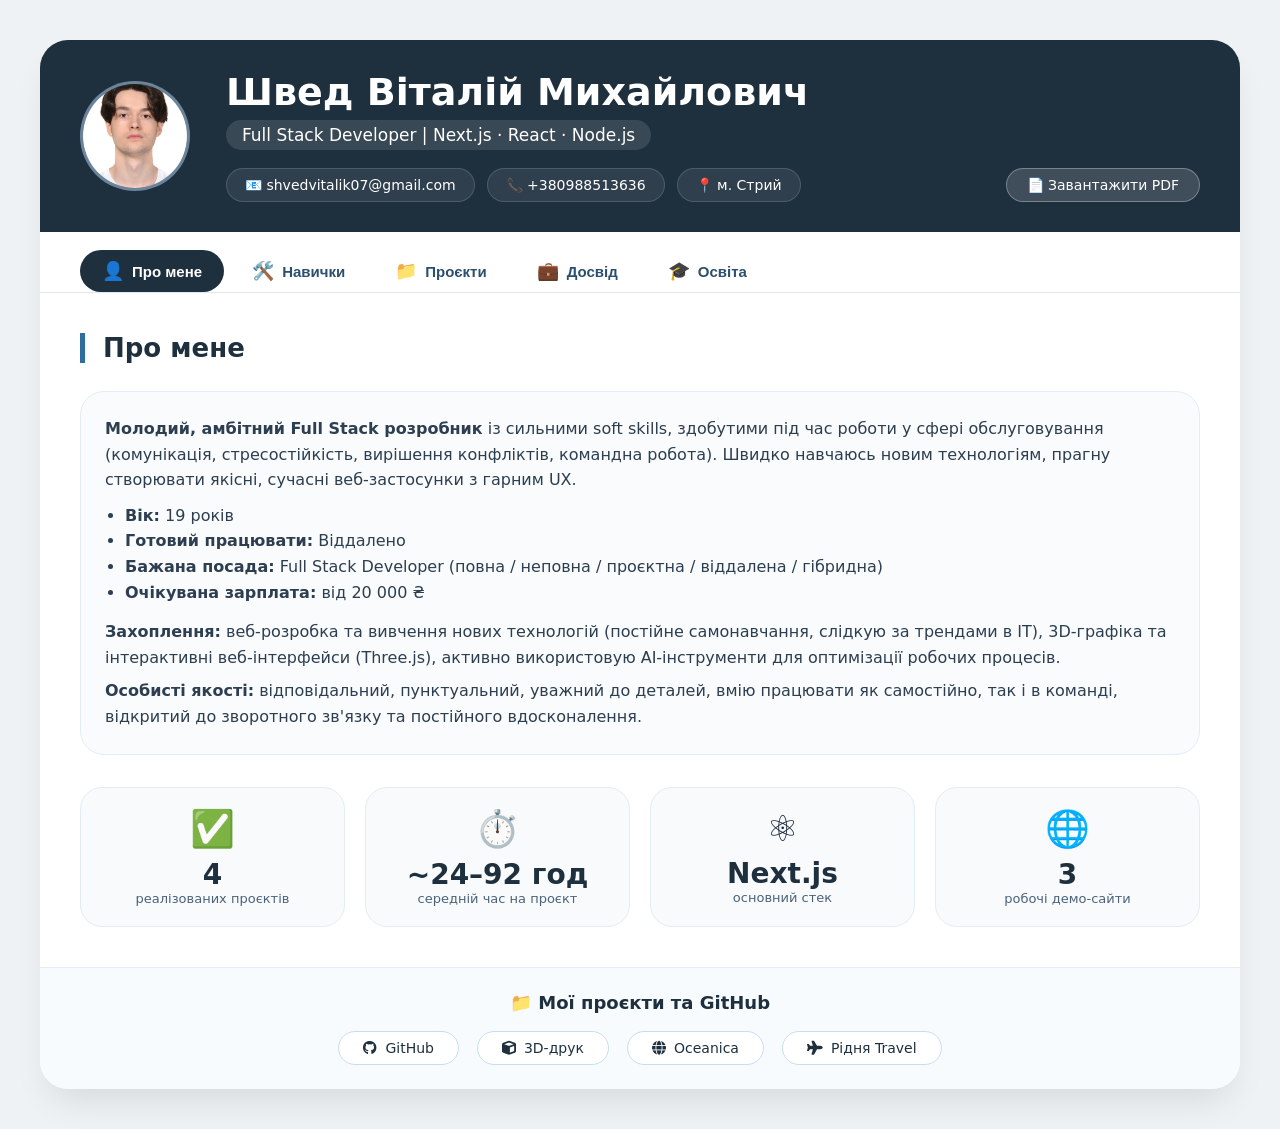
==== commit 09e118b5: "photo" ====
--- a/index.html
+++ b/index.html
@@ -44,20 +44,20 @@
             flex-wrap: wrap;
         }
 
-        .avatar {
-            width: 110px;
-            height: 110px;
-            background: #2c4f6e;
-            border-radius: 50%;
-            display: flex;
-            align-items: center;
-            justify-content: center;
-            font-size: 44px;
-            font-weight: 600;
-            color: white;
-            border: 3px solid rgba(255, 255, 255, 0.3);
-            flex-shrink: 0;
-        }
+.avatar {
+    width: 110px;
+    height: 110px;
+    background: #2c4f6e;
+    border-radius: 50%;
+    display: flex;
+    align-items: center;
+    justify-content: center;
+    font-size: 44px;
+    font-weight: 600;
+    color: white;
+    border: 3px solid rgba(255,255,255,0.3);
+    object-fit: cover;
+}
 
         .header-info {
             flex: 1;
@@ -633,7 +633,7 @@
 
             <!-- ===== ШАПКА ===== -->
             <div class="header">
-                <div class="avatar">ВШ</div>
+                <img class="avatar" src="img1.jpg" alt="Фото Віталія Шведа" />
                 <div class="header-info">
                     <h1>Швед Віталій Михайлович</h1>
                     <div class="title">Full Stack Developer | Next.js · React · Node.js</div>
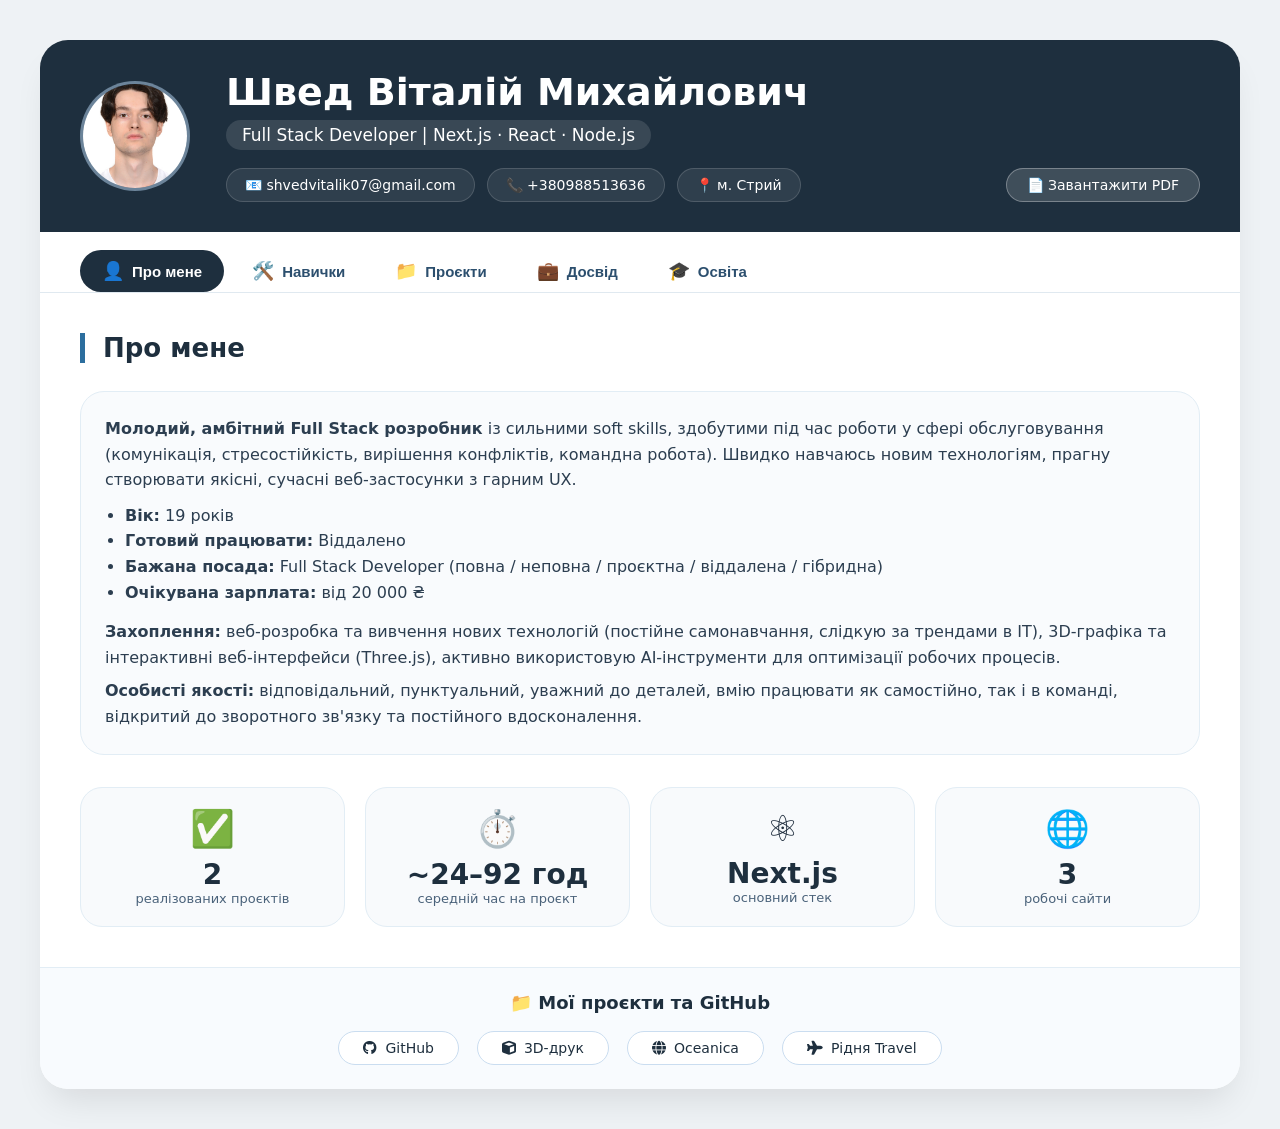
==== commit 1b6f6855: "fix" ====
--- a/index.html
+++ b/index.html
@@ -680,10 +680,10 @@
                         </p>
                     </div>
                     <div class="stats">
-                        <div class="stat-card"><div class="stat-emoji">✅</div><div class="stat-number">4</div><div class="stat-label">реалізованих проєктів</div></div>
+                        <div class="stat-card"><div class="stat-emoji">✅</div><div class="stat-number">2</div><div class="stat-label">реалізованих проєктів</div></div>
                         <div class="stat-card"><div class="stat-emoji">⏱️</div><div class="stat-number">~24–92 год</div><div class="stat-label">середній час на проєкт</div></div>
                         <div class="stat-card"><div class="stat-emoji">⚛️</div><div class="stat-number">Next.js</div><div class="stat-label">основний стек</div></div>
-                        <div class="stat-card"><div class="stat-emoji">🌐</div><div class="stat-number">3</div><div class="stat-label">робочі демо-сайти</div></div>
+                        <div class="stat-card"><div class="stat-emoji">🌐</div><div class="stat-number">3</div><div class="stat-label">робочі сайти</div></div>
                     </div>
                 </div>
 
@@ -765,7 +765,7 @@
                         <p>📚 Освітній рівень: молодший спеціаліст</p>
                         <p>💻 Дипломний проєкт: сайт «Oceanica»</p>
                         <hr />
-                        <p><strong>Додатково:</strong> Дія. Цифрова освіта, постійне самонавчання (курси, документація, open-source).</p>
+                        <p><strong>Додатково:</strong> Постійне самонавчання (документація, open-source).</p>
                         <p style="margin-top:8px;"><strong>Мови:</strong> українська (рідна), англійська (базовий).</p>
                     </div>
                 </div>
@@ -775,7 +775,7 @@
             <div class="footer">
                 <div class="footer-title">📁 Мої проєкти та GitHub</div>
                 <div class="footer-links">
-                    <a href="https://github.com/Pomidor4ikYT" target="_blank" class="footer-link"><i class="fab fa-github"></i> GitHub</a>
+                    <a href="https://github.com/ShvedVitalii" target="_blank" class="footer-link"><i class="fab fa-github"></i> GitHub</a>
                     <a href="https://threed-druk.onrender.com/" target="_blank" class="footer-link"><i class="fas fa-cube"></i> 3D-друк</a>
                     <a href="https://oceanica-0m18.onrender.com/" target="_blank" class="footer-link"><i class="fas fa-globe"></i> Oceanica</a>
                     <a href="https://www.clubmridnya.org/index.html" target="_blank" class="footer-link"><i class="fas fa-plane"></i> Рідня Travel</a>
@@ -832,21 +832,21 @@
             desc: "Комерційний Full-Stack застосунок для 3D-друку. Адмін-панель, 3D-перегляд моделей, AI-консультант, хмарне зберігання, система замовлень.",
             tech: ["Next.js 16", "TypeScript", "Supabase", "Three.js", "Tailwind CSS"],
             time: "~8-10 год",
-            github: "https://github.com/Pomidor4ikYT/3D-druk",
+            github: "https://github.com/ShvedVitalii/3D-druk",
             demo: "https://threed-druk.onrender.com/"
         }, {
             title: "Oceanica",
             desc: "Дипломний проєкт — туристична агенція. Система бронювання турів, каталог напрямків, серверна частина (Node.js/Express), REST API.",
             tech: ["JavaScript", "HTML", "CSS", "Node.js", "Express", "REST API"],
             time: "~10-11 год",
-            github: "https://github.com/Pomidor4ikYT/oceanica",
+            github: "https://github.com/ShvedVitalii/oceanica",
             demo: "https://oceanica-0m18.onrender.com/"
         }, {
             title: "Рідня Travel",
             desc: "Робоча практика — туристичний клуб. Рефакторинг коду, адаптивність, оптимізація UX, Pixel Perfect, деплой на Ukraine.com.ua.",
             tech: ["HTML", "CSS", "JavaScript", "Git", "Figma"],
             time: "~4-6 год",
-            github: "https://github.com/Pomidor4ikYT/ridnya-travel",
+            github: "https://github.com/ShvedVitalii/ridnya-travel",
             demo: "https://www.clubmridnya.org/index.html"
         }];
 
@@ -861,7 +861,7 @@
                 "Інтегрував 3D-перегляд моделей, AI-консультанта та хмарне зберігання",
                 "Оптимізував продуктивність та SEO, забезпечив адаптивний дизайн",
                 "Технології: Next.js 16, TypeScript, Supabase, Three.js, Tailwind CSS",
-                "Посилання: <a href='https://threed-druk.onrender.com/' target='_blank'>threed-druk.onrender.com</a> · <a href='https://github.com/Pomidor4ikYT/3D-druk' target='_blank'>GitHub</a>"
+                "Посилання: <a href='https://threed-druk.onrender.com/' target='_blank'>threed-druk.onrender.com</a> · <a href='https://github.com/ShvedVitalii/3D-druk' target='_blank'>GitHub</a>"
             ]
         }, {
             title: "Піцайоло — Ресторанний бізнес (Familia)",
@@ -881,7 +881,7 @@
                 "Забезпечив повну адаптивність інтерфейсу для мобільних пристроїв, планшетів та десктопів",
                 "Оптимізував UX та навігацію, зробив взаємодію більш інтуїтивною",
                 "Технології: HTML, CSS, JavaScript, Git, Figma, Pixel Perfect",
-                "Посилання: <a href='https://www.clubmridnya.org/index.html' target='_blank'>clubmridnya.org</a> · <a href='https://github.com/Pomidor4ikYT/ridnya-travel' target='_blank'>GitHub</a>"
+                "Посилання: <a href='https://www.clubmridnya.org/index.html' target='_blank'>clubmridnya.org</a> · <a href='https://github.com/ShvedVitalii/ridnya-travel' target='_blank'>GitHub</a>"
             ]
         }, {
             title: "Full Stack Developer — Oceanica (дипломний проєкт)",
@@ -893,7 +893,7 @@
                 "Інтегрував серверну частину (Node.js/Express) для обробки даних, зберігання турів, бронювань та відгуків",
                 "Провів комплексний аналіз конкурентів, самостійно спроектував UI/UX, написав адаптивний код, запустив у деплой",
                 "Технології: JavaScript, HTML, CSS, Node.js, Express, REST API, Git, Figma",
-                "Посилання: <a href='https://oceanica-0m18.onrender.com/' target='_blank'>oceanica-0m18.onrender.com</a> · <a href='https://github.com/Pomidor4ikYT/oceanica' target='_blank'>GitHub</a>"
+                "Посилання: <a href='https://oceanica-0m18.onrender.com/' target='_blank'>oceanica-0m18.onrender.com</a> · <a href='https://github.com/ShvedVitalii/oceanica' target='_blank'>GitHub</a>"
             ]
         }];
 
